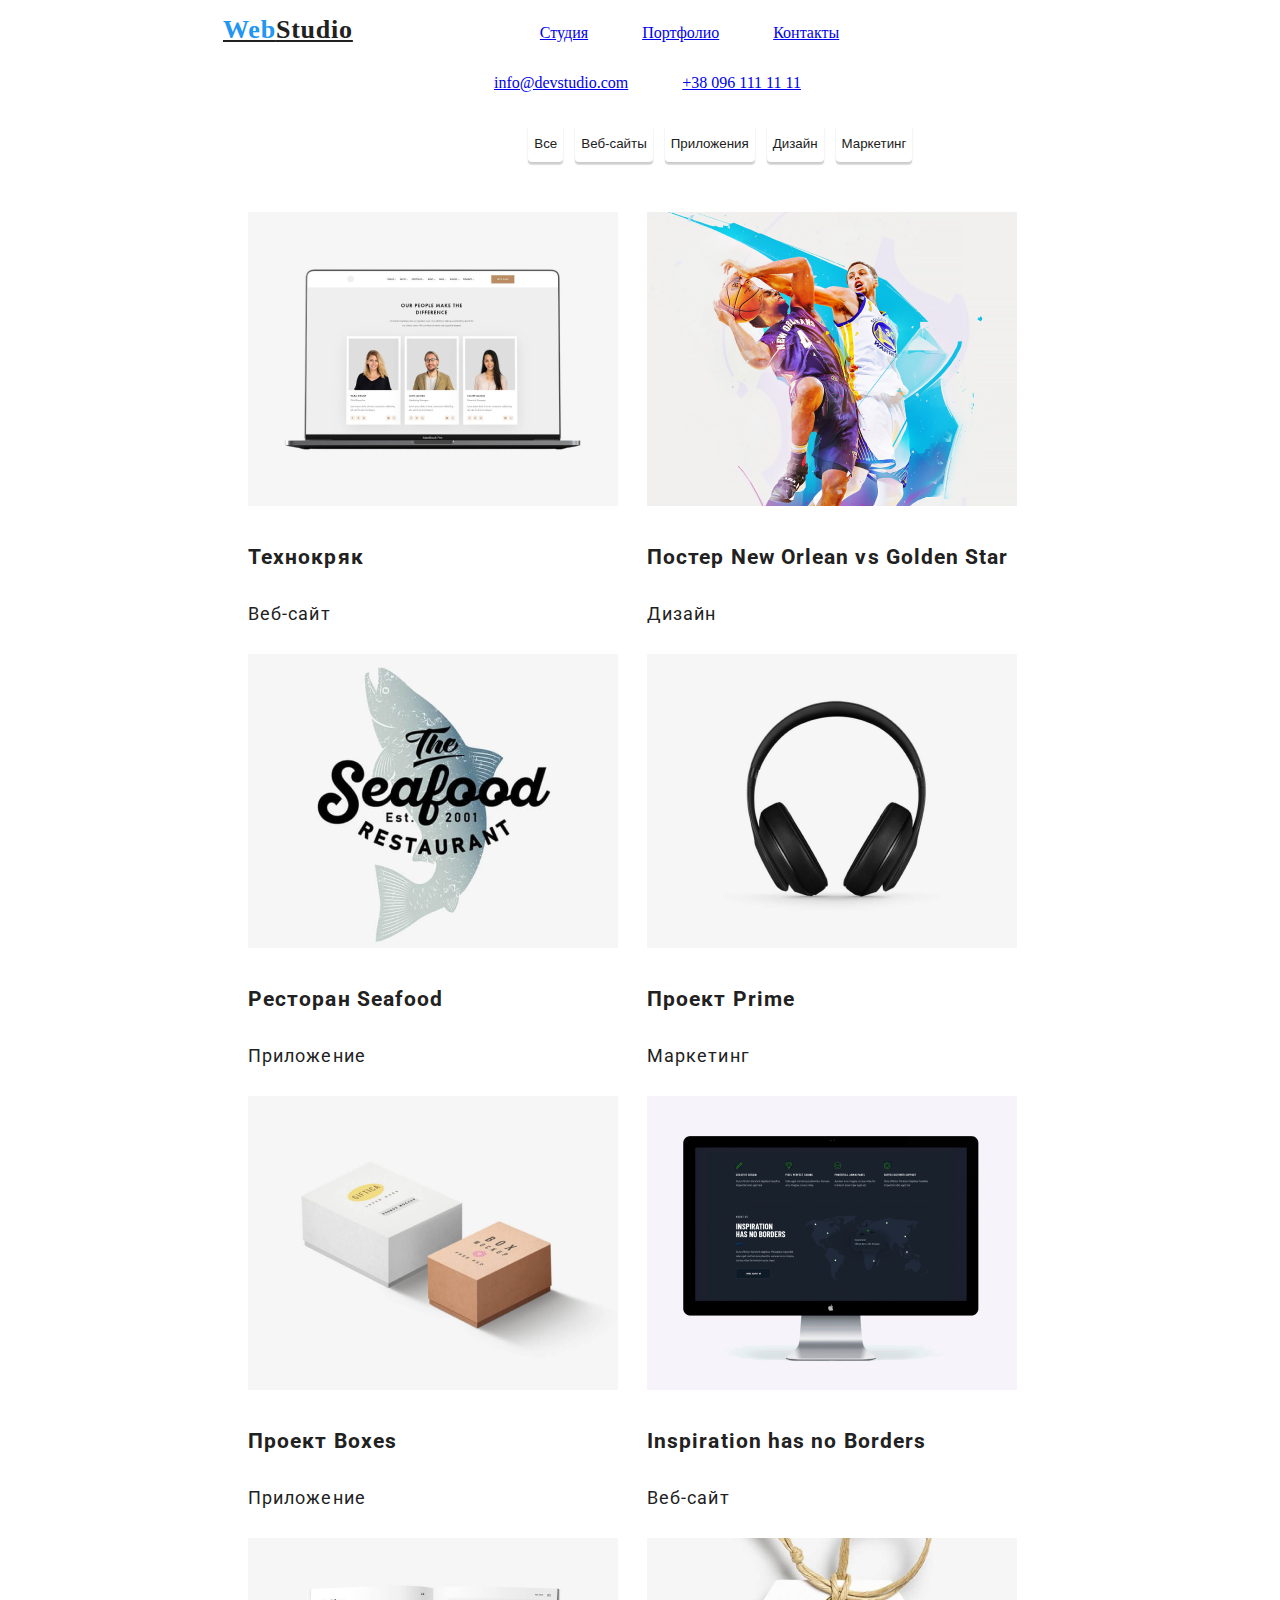
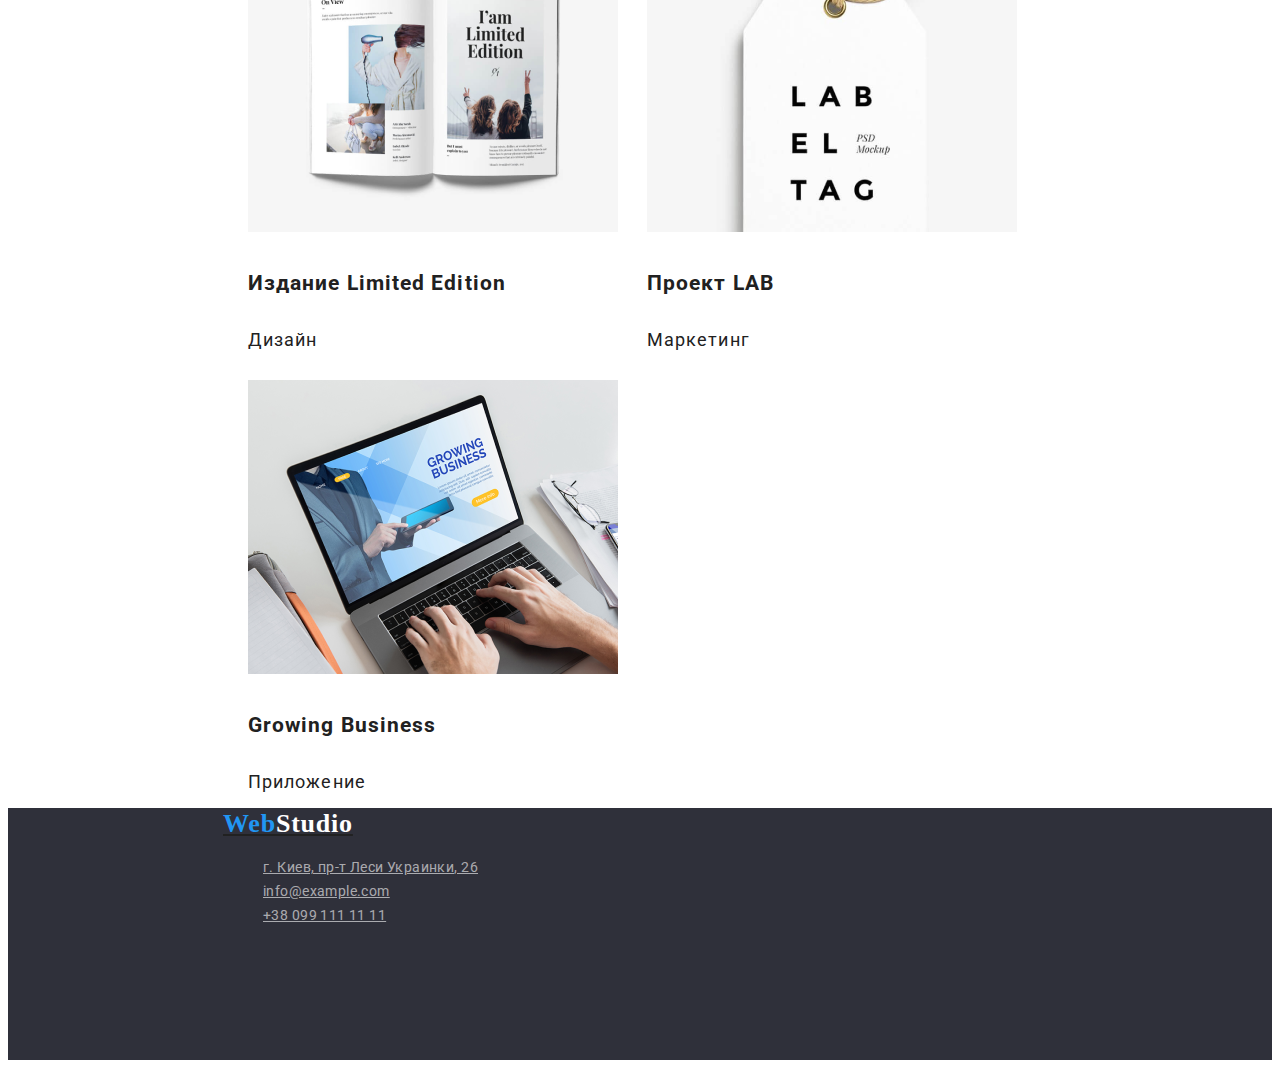
==== potrfolio.html @ b6ee4de7 "Edit 1" ====
<!DOCTYPE html>

<html lang="ru">

<head>
    <meta charset="UTF-8">
    <meta name="viewport" content="width-device-width, initial-scale-1.0">
    <link rel="preconnect" href="https://fonts.googleapis.com">
    <link rel="preconnect" href="https://fonts.gstatic.com" crossorigin>
    <link href="https://fonts.googleapis.com/css2?family=Montserrat:wght@400;700&display=swap" rel="stylesheet">
    <link rel="preconnect" href="https://fonts.googleapis.com">
    <link rel="preconnect" href="https://fonts.gstatic.com" crossorigin>
    <link href="https://fonts.googleapis.com/css2?family=Roboto:wght@400;700;900&display=swap" rel="stylesheet">
    <link rel="stylesheet" href="css/styles.css">
    <title>Homework 1</title>

</head>

<body>
    <header class="topline">

        <nav class="topline-nav">
            <a class="logo" href="web studio"><span class="bluewords">Web</span>Studio</a>
            <ul class="menu-nav">
            <li class="item-nav"> <a class="a" href="./index.html">Студия</a></li>
            <li class="item-nav"> <a class="a" href="./potrfolio.html">Портфолио</a></li>
                <li class="item-nav"> <a class="a" href="#">Контакты</a></li>
            </ul>
        </nav>


        <ul class="menu-nav-address">
            <li class="item-nav"><a class="a" href="mailto:info@devstudio.com">info@devstudio.com</a></li>
            <li class="item-nav"><a class="a" href="tel:+380961111111">+38 096 111 11 11</a></li>
        </ul>



    </header>
    <main class="filters-main">
        <section class="filters-main-nav">
           <ul class="filters-list">
                <li class="item">
                    <button type="button" class="button-portfolio">Все</button>
                </li>
                <li class="item">
                    <button type="button" class="button-portfolio">Веб-сайты</button>
                </li>
                <li class="item">
                    <button type="button" class="button-portfolio">Приложения</button>
                </li>
                <li class="item">
                    <button type="button" class="button-portfolio">Дизайн</button>
                </li>
                <li class="item">
                    <button type="button" class="button-portfolio">Маркетинг</button>
                </li>
           </ul>
            

        </section>
       
        <section class="main-our-projects">
            <h2></h2>
            <ul class="menu-nav-project">
                <li class="item-project">
                    <img src="images/technockrack.png"  alt="Product Designer">
                    <h3>Технокряк</h3>
                    <p class="pr-list">Веб-сайт</p>
                </li>
                <li class="item-project">
                    <img src="images/goldenstar.png"  alt="Frontend Develope">
                    <h3>Постер New Orlean vs Golden Star</h3>
                    <p class="pr-list">Дизайн</p>
                </li>
                <li class="item-project">
                    <img src="images/seafood.png"  alt="Marketing">
                    <h3>Ресторан Seafood</h3>
                    <p class="pr-list">Приложение</p>
                </li>
                <li class="item-project">
                    <img src="images/prime.png"  alt="UI Designer">
                    <h3>Проект Prime</h3>
                    <p class="pr-list">Маркетинг</p>
                </li>
                <li class="item-project">
                    <img src="images/boxes.png"  alt="UI Designer">
                    <h3>Проект Boxes</h3>
                    <p class="pr-list">Приложение</p>
                </li>
                <li class="item-project">
                    <img src="images/inspiratiion.png"  alt="UI Designer">
                    <h3>Inspiration has no Borders</h3>
                    <p class="pr-list">Веб-сайт</p>
                </li>
                <li class="item-project">
                    <img src="images/limitededition.png"  alt="UI Designer">
                    <h3>Издание Limited Edition</h3>
                    <p class="pr-list">Дизайн</p>
                </li>
                <li class="item-project">
                    <img src="images/lab.png"  alt="UI Designer">
                    <h3>Проект LAB</h3>
                    <p class="pr-list">Маркетинг</p>
                </li>
                <li class="item-project">
                    <img src="images/growingbussiness.png" alt="UI Designer">
                    <h3>Growing Business</h3>
                    <p class="pr-list">Приложение</p>
                </li>
            </ul>

        </section>

    </main>
    <footer class="footer">
        <a class="logo" href="web studio"><span class="bluewords">Web</span><span class="whitewords">Studio</a>
        <address>
            <ul class="menu-nav">
                <li class="item-footer">
                    <a class="st-footer" href="https://goo.gl/maps/EKqUcqqfUvBnX7aQ7">г. Киев, пр-т Леси Украинки, 26</a>
                </li>
                <li class="item-footer">
                    <a class="st-footer" href="mailto:info@example.com">info@example.com</a>
                </li>
                <li class="item-footer">
                    <a class="st-footer" href="tel:+380991111111">+38 099 111 11 11</a>
                </li>
            </ul>
        </address>
    </footer>

</body>

</html>
---- css/styles.css ----
.logo {
   
    font-family: 'Raleway';
    font-style: normal;
    font-weight: 700;
    font-size: 26px;
    line-height: 31px;
    /* identical to box height */

    letter-spacing: 0.03em;

    color: #212121;
   
}

.topline {
  padding-left: 215px;  
  margin-bottom: 0; 
  background: #FFFFFF;
}

.topline-nav {

    display: inline-block;
    list-style-type: none;
}

.bluewords {
    color: #2196F3;
}


.whitewords {
    color: #ffffff;
}


.menu-nav {
    
    display: inline-block;
    list-style-type: none;
    
}

.menu-main-nav {
    
    
    display: inline-block;
    list-style-type: none;
    display: flex;
}

.topline .menu-nav {

    margin-left: 93px;

}

.menu-nav-address {

    display: inline-block;
    list-style-type: none;
    padding-left: 221px;
}

.menu-nav-footer {

  padding-left: 0;
  list-style-type: none;
}

.menu-nav-project {

    padding-left: 0;
    list-style-type: none;
    margin-left: 215px;
    margin-right: 215px;
    display: inline-flexbox;
}
.menu-nav-last {

    margin-bottom: 202px;
    list-style-type: none;
}

.item-nav {
    display: inline;
    list-style-type: none;
    margin-left: 50px;
    color: #212121;
}

.item-nav a:hover {
    text-decoration: underline;
    color: #2196F3;
}

.menu-nav .menu-nav-address> .item-nav {

    margin-left: 50px;
}



.main {

    height: 1700px;
    left: 0px;
    top: 80px;
    
}

.tittle-big{
    padding-top: 200px;
    padding-left: 215px;
    padding-right: 215px;
    text-align: center;
    
}

.tittle-small {
    
    
    padding-left: 215px;
    padding-right: 215px;
    text-align: center;
}

.main-top {
    
    
    height: 600px;
    
    font-family: 'Roboto';
    font-style: normal;
    font-weight: 900;
    font-size: 44px;
    line-height: 60px;
        /* or 136% */
    
    text-align: center;
    letter-spacing: 0.06em;
    text-transform: uppercase;
    
    background-color: #212121;
    color: #FFFFFF
}

.button {
        
        width: 200px;
        height: 50px;
        left: 700px;
        top: 430px;
        
        background: #2196F3;
        box-shadow: 0px 4px 4px rgba(0, 0, 0, 0.15);
        border-radius: 4px;

        font-family: 'Roboto';
            font-style: normal;
            font-weight: 700;
            font-size: 16px;
            line-height: 30px;
            /* identical to box height, or 188% */
        
          
            align-items: center;
            text-align: center;
            letter-spacing: 0.06em;
        
            color: #FFFFFF;
}

.button-portfolio {

        
        height: 38px;
        left: 495px;
        top: 174px;
        border: none;
        color: #212121;
        /* shadow-middle */
    
        box-shadow: 0px 3px 1px rgba(0, 0, 0, 0.1), 0px 1px 2px rgba(0, 0, 0, 0), 0px 2px 2px rgba(0, 0, 0, 0.12);
        border-radius: 4px;

        margin-right: 8px;

        background: #FFFFFF;
}

.button-portfolio:hover {
    
    background: #2196F3;

}

.main-benefits {

    display: inline-block;
    list-style-type: none;
    margin-bottom: 94px;
    padding-left: 215px;
}


    /*margin: 774px 215px 215px 1170px;*/


.main-our-work {

    padding-left: 215px;
    padding-right: 215px;
    margin-bottom: 94px;
    top: 969px;
    background: #E5E5E5;
}

.main-our-team {
    padding-left: 215px;
    padding-right: 215px;
    margin-bottom: 214px;
    align-items: center;
}

.main-our-projects {
   
}

.footer {
    
   
    padding-left: 215px;
    height: 252px;
    left: 0px;
    top: 2097px;
    background: #2F303A;
    
}
.item-footer {

    
    font-family: 'Roboto';
    font-style: normal;
    font-weight: 400;
    font-size: 14px;
    line-height: 24px;
    /* or 171% */
    
    letter-spacing: 0.03em;
    text-decoration: none;
    
    
}

.item {

    display: inline;
    list-style-type: none;
   
}

.item-project {
    
    margin-left: 25px;
    margin-top: 30px;
    display: inline-block;
    list-style-type: none;
    width: 370px; 
    height: 294px;
    

    font-family: 'Roboto';
    font-style: normal;
    font-weight: 700;
    font-size: 18px;
    line-height: 36px;
    /* identical to box height, or 200% */
    
    letter-spacing: 0.06em;
    
    color: #212121;
}

.item-project {
    
  font-weight: 400;  
    
}
.item-benefits {

    width: 270px;
    height: 75px;
    left: 815px;
    top: 800px;
    display: inline-block;
    list-style-type: none;
    border: 30px;
    margin-left: 30px;
}

.item-work {

    width: 370px;
    height: 294px;
    left: 1015px;
    top: 1061px;
    display: inline-block;
    list-style-type: none;
    margin-left: 30px;

}

.filters-main {

    padding-top: 94px;
    
    display: inline;
    list-style-type: none;
}

.filters-main-nav {

    
    display: inline;
    margin-bottom: 56px;
    list-style-type: none;
}

.filters-list {

    
    margin-left: 38%;
    
}

.st-footer {

    color: rgba(255, 255, 255, 0.6);
}
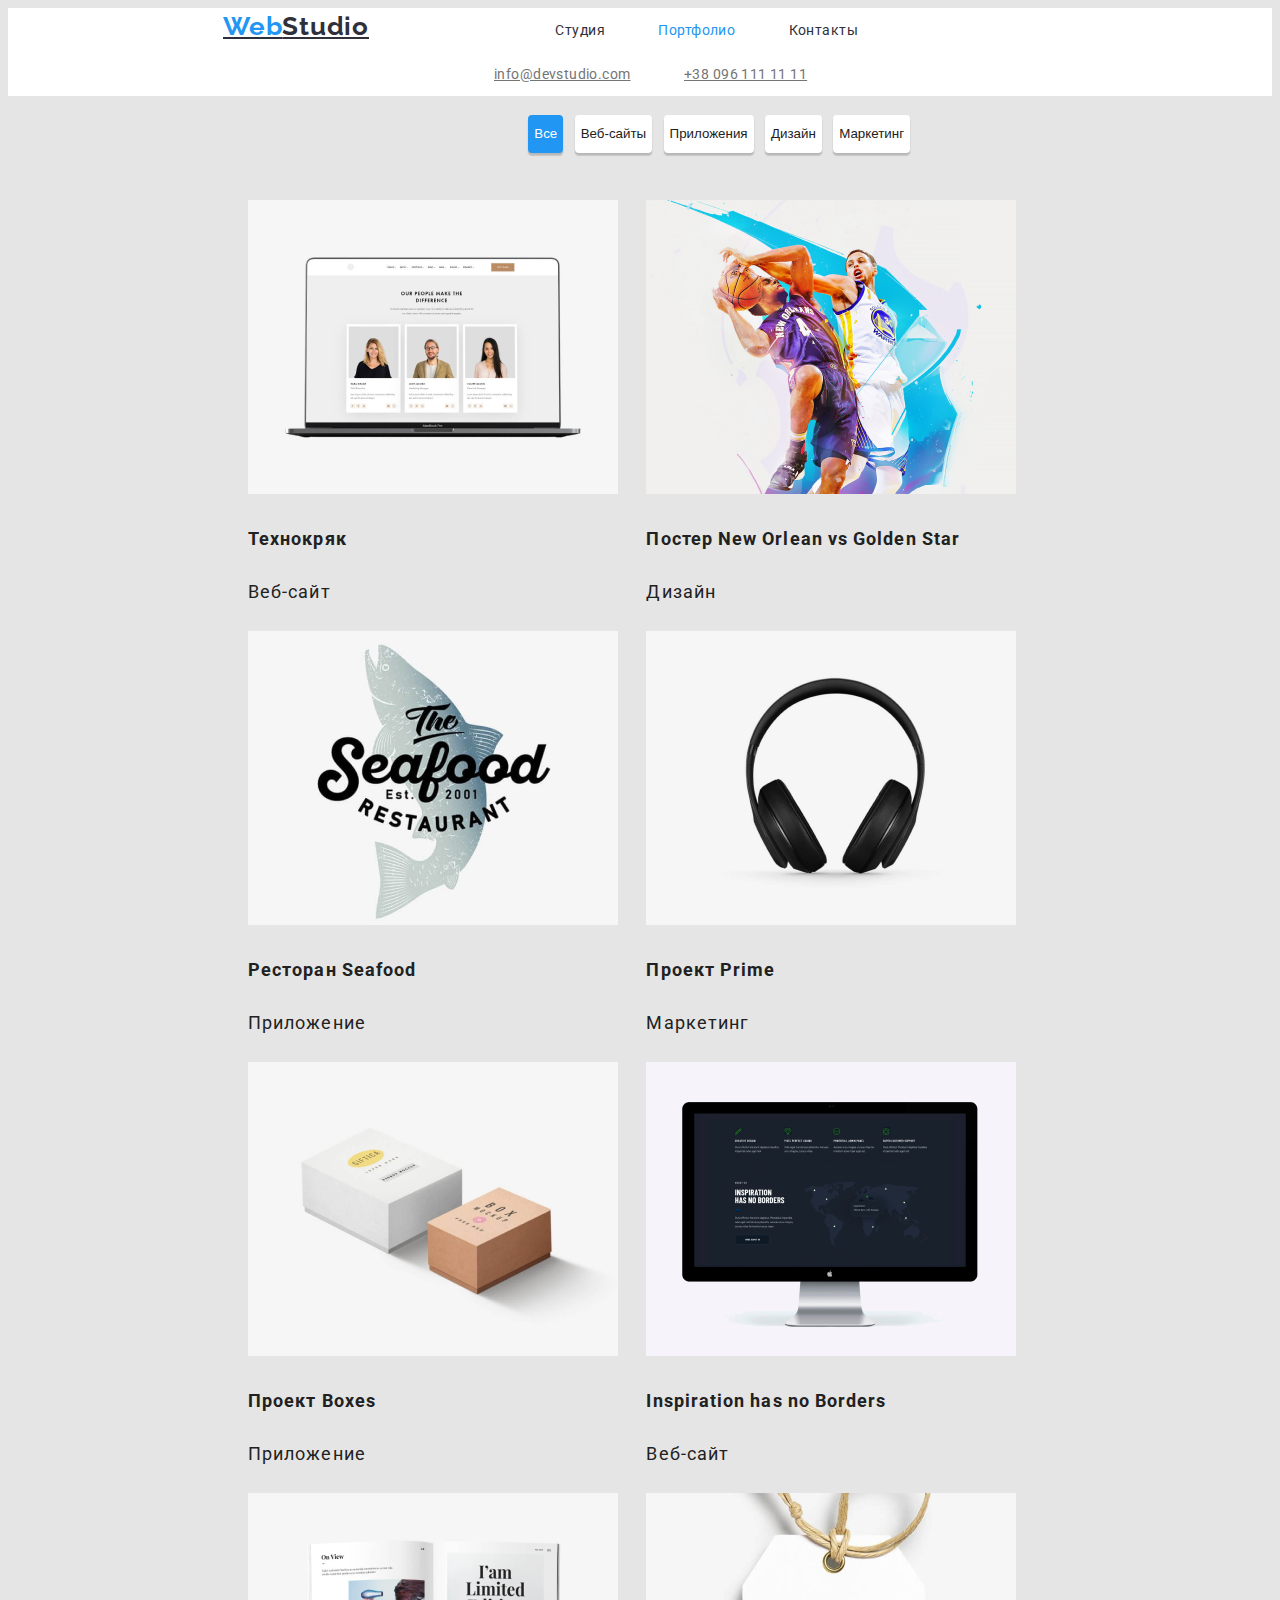
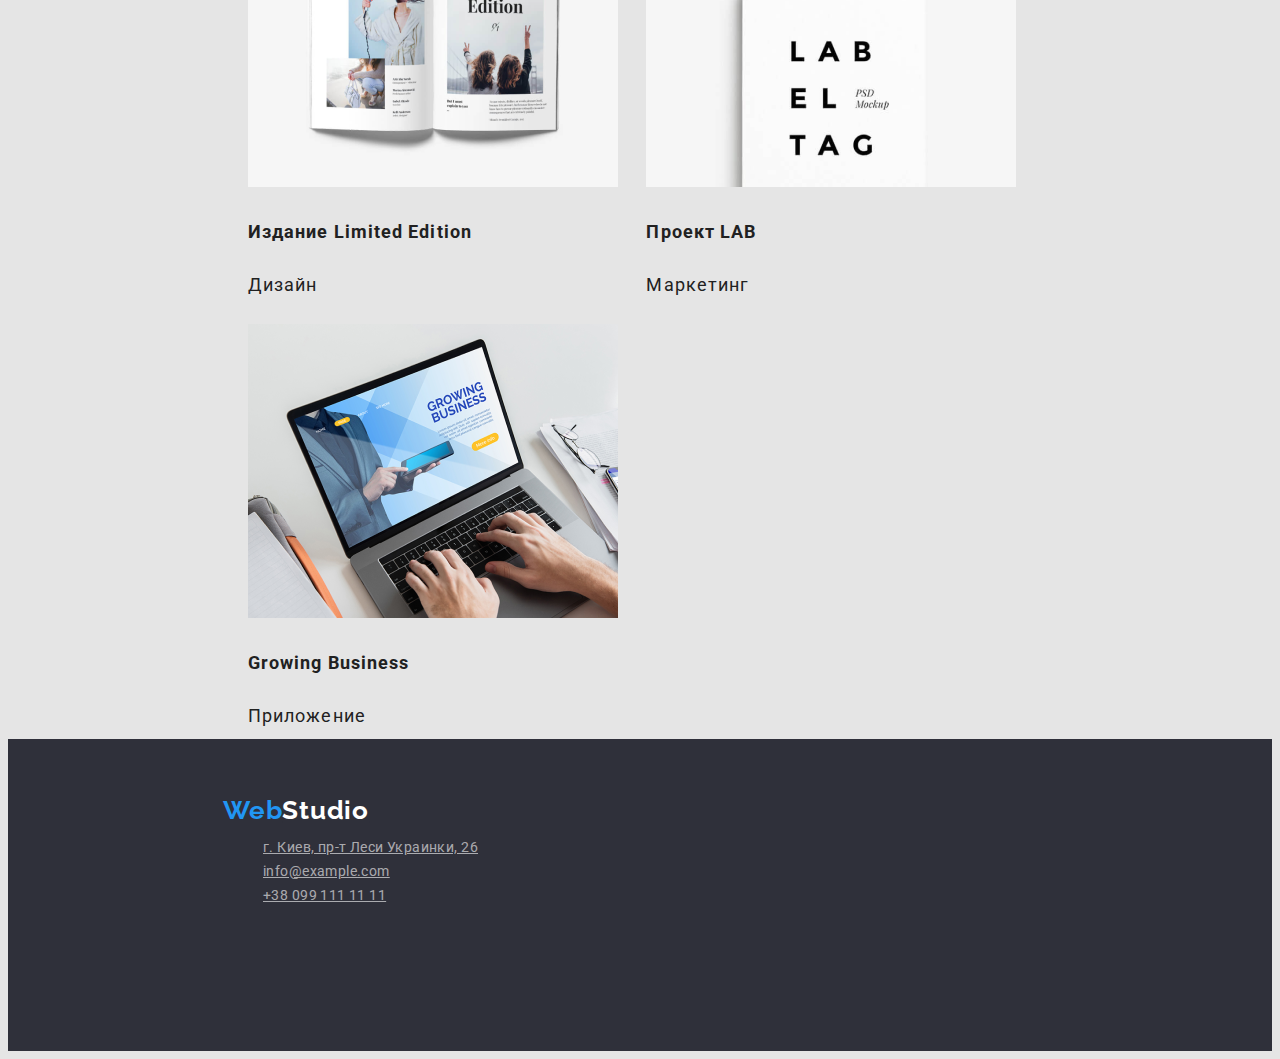
==== commit 4a63f27d: "Edit 2" ====
--- a/potrfolio.html
+++ b/potrfolio.html
@@ -7,10 +7,8 @@
     <meta name="viewport" content="width-device-width, initial-scale-1.0">
     <link rel="preconnect" href="https://fonts.googleapis.com">
     <link rel="preconnect" href="https://fonts.gstatic.com" crossorigin>
-    <link href="https://fonts.googleapis.com/css2?family=Montserrat:wght@400;700&display=swap" rel="stylesheet">
-    <link rel="preconnect" href="https://fonts.googleapis.com">
-    <link rel="preconnect" href="https://fonts.gstatic.com" crossorigin>
-    <link href="https://fonts.googleapis.com/css2?family=Roboto:wght@400;700;900&display=swap" rel="stylesheet">
+    <link href="https://fonts.googleapis.com/css2?family=Raleway&family=Roboto:wght@400;500;700;900&display=swap"
+        rel="stylesheet">
     <link rel="stylesheet" href="css/styles.css">
     <title>Homework 1</title>
 
@@ -22,24 +20,25 @@
         <nav class="topline-nav">
             <a class="logo" href="web studio"><span class="bluewords">Web</span>Studio</a>
             <ul class="menu-nav">
-            <li class="item-nav"> <a class="a" href="./index.html">Студия</a></li>
-            <li class="item-nav"> <a class="a" href="./potrfolio.html">Портфолио</a></li>
-                <li class="item-nav"> <a class="a" href="#">Контакты</a></li>
+            <li class="item-nav"> <a class="page" href="./index.html">Студия</a></li>
+            <li class="item-nav"> <a class ="current" href="./potrfolio.html">Портфолио</a></li>
+                <li class="item-nav"> <a class="page" href="#">Контакты</a></li>
             </ul>
         </nav>
 
 
         <ul class="menu-nav-address">
-            <li class="item-nav"><a class="a" href="mailto:info@devstudio.com">info@devstudio.com</a></li>
-            <li class="item-nav"><a class="a" href="tel:+380961111111">+38 096 111 11 11</a></li>
+            <li class="item-nav"><a class="contact" href="mailto:info@devstudio.com">info@devstudio.com</a></li>
+            <li class="item-nav"><a class="contact" href="tel:+380961111111">+38 096 111 11 11</a></li>
         </ul>
 
 
 
     </header>
     <main class="filters-main">
-        <section class="filters-main-nav">
-           <ul class="filters-list">
+        <section class="main-our-projects">
+           <h1></h1>
+            <ul class="filters-list">
                 <li class="item">
                     <button type="button" class="button-portfolio">Все</button>
                 </li>
@@ -58,55 +57,54 @@
            </ul>
             
 
-        </section>
+        
        
-        <section class="main-our-projects">
             <h2></h2>
             <ul class="menu-nav-project">
                 <li class="item-project">
                     <img src="images/technockrack.png"  alt="Product Designer">
-                    <h3>Технокряк</h3>
-                    <p class="pr-list">Веб-сайт</p>
+                    <h2 class = "tittle-item-project">Технокряк</h2>
+                    <p class="tittle-item-type">Веб-сайт</p>
                 </li>
                 <li class="item-project">
-                    <img src="images/goldenstar.png"  alt="Frontend Develope">
-                    <h3>Постер New Orlean vs Golden Star</h3>
-                    <p class="pr-list">Дизайн</p>
+                    <img src="images/goldenstar.png"  width="370px" alt="Frontend Develope">
+                    <h2 class = "tittle-item-project">Постер New Orlean vs Golden Star</h2>
+                    <p class="tittle-item-type">Дизайн</p>
                 </li>
                 <li class="item-project">
-                    <img src="images/seafood.png"  alt="Marketing">
-                    <h3>Ресторан Seafood</h3>
-                    <p class="pr-list">Приложение</p>
+                    <img src="images/seafood.png" width="370px" alt="Marketing">
+                    <h2 class = "tittle-item-project">Ресторан Seafood</h2>
+                    <p class="tittle-item-type">Приложение</p>
                 </li>
                 <li class="item-project">
-                    <img src="images/prime.png"  alt="UI Designer">
-                    <h3>Проект Prime</h3>
-                    <p class="pr-list">Маркетинг</p>
+                    <img src="images/prime.png" width="370px" alt="UI Designer">
+                    <h2 class = "tittle-item-project">Проект Prime</h2>
+                    <p class="tittle-item-type">Маркетинг</p>
                 </li>
                 <li class="item-project">
-                    <img src="images/boxes.png"  alt="UI Designer">
-                    <h3>Проект Boxes</h3>
-                    <p class="pr-list">Приложение</p>
+                    <img src="images/boxes.png" width="370px" alt="UI Designer">
+                    <h2 class = "tittle-item-project">Проект Boxes</h2>
+                    <p class="tittle-item-type">Приложение</p>
                 </li>
                 <li class="item-project">
-                    <img src="images/inspiratiion.png"  alt="UI Designer">
-                    <h3>Inspiration has no Borders</h3>
-                    <p class="pr-list">Веб-сайт</p>
+                    <img src="images/inspiratiion.png" width="370px" alt="UI Designer">
+                    <h2 class = "tittle-item-project">Inspiration has no Borders</h2>
+                    <p class="tittle-item-type">Веб-сайт</p>
                 </li>
                 <li class="item-project">
-                    <img src="images/limitededition.png"  alt="UI Designer">
-                    <h3>Издание Limited Edition</h3>
-                    <p class="pr-list">Дизайн</p>
+                    <img src="images/limitededition.png" width="370px" alt="UI Designer">
+                    <h2 class = "tittle-item-project">Издание Limited Edition</h2>
+                    <p class="tittle-item-type">Дизайн</p>
                 </li>
                 <li class="item-project">
-                    <img src="images/lab.png"  alt="UI Designer">
-                    <h3>Проект LAB</h3>
-                    <p class="pr-list">Маркетинг</p>
+                    <img src="images/lab.png" width="370px" alt="UI Designer">
+                    <h2 class = "tittle-item-project">Проект LAB</h2>
+                    <p class="tittle-item-type">Маркетинг</p>
                 </li>
                 <li class="item-project">
-                    <img src="images/growingbussiness.png" alt="UI Designer">
-                    <h3>Growing Business</h3>
-                    <p class="pr-list">Приложение</p>
+                    <img src="images/growingbussiness.png" width="370px" alt="UI Designer">
+                    <h2 class = "tittle-item-project">Growing Business</h2>
+                    <p class="tittle-item-type">Приложение</p>
                 </li>
             </ul>
 
--- a/css/styles.css
+++ b/css/styles.css
@@ -1,3 +1,54 @@
+:root {
+    --color-dark: #2F303A;
+    --color-white: #FFF;
+    --color-work: #E5E5E5;
+    --color-grey: #F5F4FA;
+    --color-text: #212121;
+    --color-blue: #2196F3;
+    --color-brown: #757575;
+}
+
+body {
+   
+    
+    font-family: 'Roboto', sans-serif;
+    font-size: 14px;
+    letter-spacing: 0.03em;
+    color: var(--color-text);
+    background: var(--color-work);
+}
+
+.current {
+    text-decoration: none;
+    color: var(--color-blue);
+}
+
+.page {
+    text-decoration: none;
+    color: var(--color-dark);
+}
+
+.contact {
+    color: var(--color-brown);
+}
+
+
+.tittle-item-project:hover, 
+.tittle-item-type:hover, 
+.button-portfolio:hover,
+.filters-list .item:first-child .button-portfolio:hover,
+.button:hover {
+
+    text-decoration: underline;
+    text-decoration-color: var(--color-blue);
+    
+} 
+
+.filters-list .item:first-child .button-portfolio {
+
+    background: var(--color-blue);
+    color: var(--color-white);
+}
 
 .logo {
    
@@ -5,34 +56,37 @@
     font-style: normal;
     font-weight: 700;
     font-size: 26px;
-    line-height: 31px;
+    line-height: 0.86;/*31px*/;
     /* identical to box height */
 
     letter-spacing: 0.03em;
 
-    color: #212121;
+    color: var(--color-dark);
    
 }
 
 .topline {
   padding-left: 215px;  
   margin-bottom: 0; 
-  background: #FFFFFF;
+  background: var(--color-white);
+ 
 }
 
 .topline-nav {
 
     display: inline-block;
     list-style-type: none;
-}
+    
+}
+
 
 .bluewords {
-    color: #2196F3;
+    color: var(--color-blue);
 }
 
 
 .whitewords {
-    color: #ffffff;
+    color: var(--color-white);
 }
 
 
@@ -88,13 +142,11 @@
     display: inline;
     list-style-type: none;
     margin-left: 50px;
-    color: #212121;
-}
-
-.item-nav a:hover {
-    text-decoration: underline;
-    color: #2196F3;
-}
+    color: var(--color-dark);
+    
+}
+
+
 
 .menu-nav .menu-nav-address> .item-nav {
 
@@ -112,6 +164,8 @@
 }
 
 .tittle-big{
+    
+    margin-top: 0px;
     padding-top: 200px;
     padding-left: 215px;
     padding-right: 215px;
@@ -136,15 +190,15 @@
     font-style: normal;
     font-weight: 900;
     font-size: 44px;
-    line-height: 60px;
+    line-height: 1.36;/*60px;
         /* or 136% */
     
     text-align: center;
     letter-spacing: 0.06em;
     text-transform: uppercase;
     
-    background-color: #212121;
-    color: #FFFFFF
+    background-color: var(--color-dark);
+    color: var(--color-white);
 }
 
 .button {
@@ -154,23 +208,22 @@
         left: 700px;
         top: 430px;
         
-        background: #2196F3;
+        background: var(--color-blue);
         box-shadow: 0px 4px 4px rgba(0, 0, 0, 0.15);
         border-radius: 4px;
 
-        font-family: 'Roboto';
-            font-style: normal;
-            font-weight: 700;
-            font-size: 16px;
-            line-height: 30px;
-            /* identical to box height, or 188% */
+        font-style: normal;
+        font-weight: 700;
+        font-size: 16px;
+        line-height: 1.88;/*30px;
+        /* identical to box height, or 188% */
         
           
-            align-items: center;
-            text-align: center;
-            letter-spacing: 0.06em;
+        align-items: center;
+        text-align: center;
+        letter-spacing: 0.06em;
         
-            color: #FFFFFF;
+        color: var(--color-white);
 }
 
 .button-portfolio {
@@ -188,14 +241,10 @@
 
         margin-right: 8px;
 
-        background: #FFFFFF;
-}
-
-.button-portfolio:hover {
-    
-    background: #2196F3;
-
-}
+        background: var(--color-white);
+}
+
+
 
 .main-benefits {
 
@@ -215,7 +264,7 @@
     padding-right: 215px;
     margin-bottom: 94px;
     top: 969px;
-    background: #E5E5E5;
+    background: var(--color-work);
 }
 
 .main-our-team {
@@ -231,28 +280,24 @@
 
 .footer {
     
-   
+    padding-top: 60px;
     padding-left: 215px;
     height: 252px;
     left: 0px;
     top: 2097px;
-    background: #2F303A;
+    background: var(--color-dark);
     
 }
 .item-footer {
 
     
-    font-family: 'Roboto';
+   
     font-style: normal;
     font-weight: 400;
-    font-size: 14px;
-    line-height: 24px;
+    line-height: 1.71;/*24px;
     /* or 171% */
-    
-    letter-spacing: 0.03em;
     text-decoration: none;
-    
-    
+    color: rgba(255, 255, 255, 0.6);
 }
 
 .item {
@@ -271,23 +316,35 @@
     width: 370px; 
     height: 294px;
     
-
+    font-style: normal;
+    font-weight: 700;
+    font-size: 18px;
+    line-height: 2;/*36px;
+    /* identical to box height, or 200% */
+    
+    letter-spacing: 0.06em;
+    
+    color: #212121;
+}
+
+.tittle-item-project {
     font-family: 'Roboto';
     font-style: normal;
     font-weight: 700;
     font-size: 18px;
-    line-height: 36px;
+    line-height: 2;
     /* identical to box height, or 200% */
-    
+
     letter-spacing: 0.06em;
-    
+
     color: #212121;
-}
-
-.item-project {
+
+}
+
+.tittle-item-type{
     
   font-weight: 400;  
-    
+  line-height: 1.88;
 }
 .item-benefits {
 
@@ -341,3 +398,9 @@
     color: rgba(255, 255, 255, 0.6);
 }
 
+.st-footer-address {
+
+    color: var(--color-white);
+    
+}
+
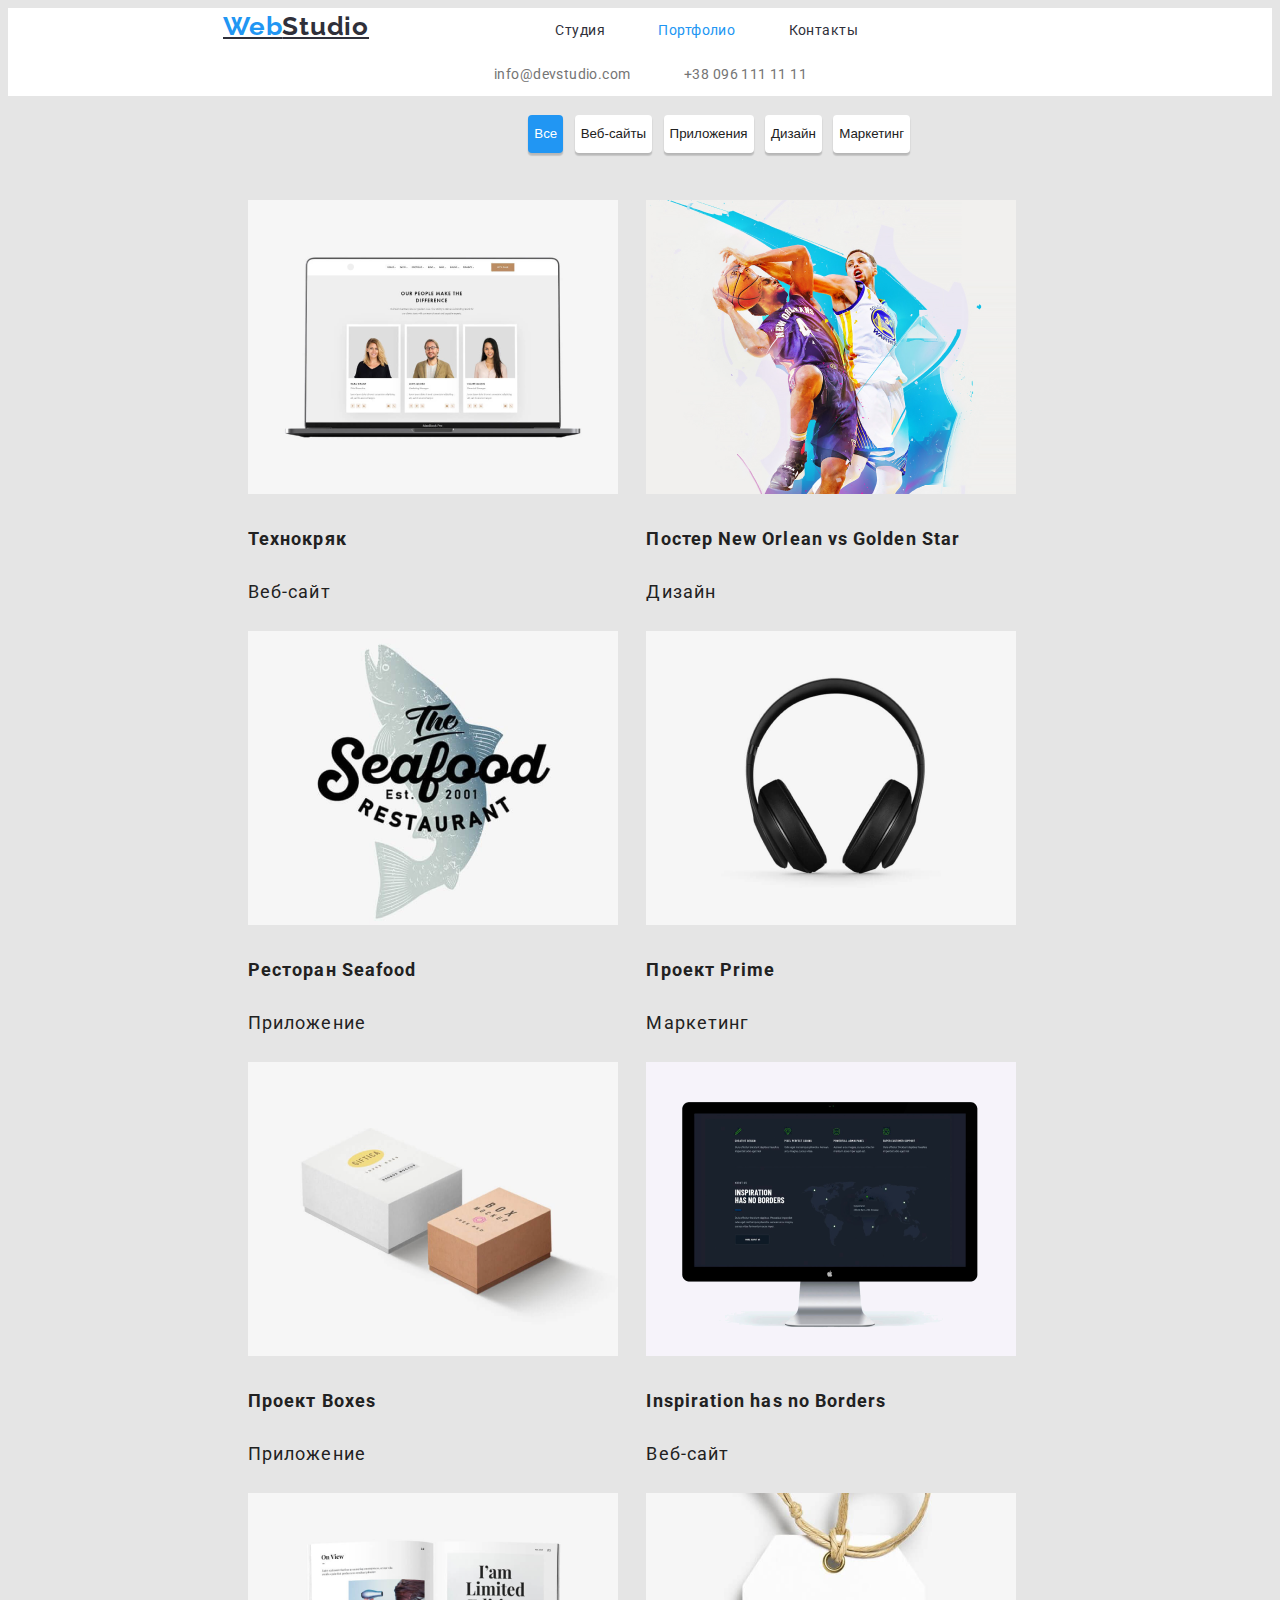
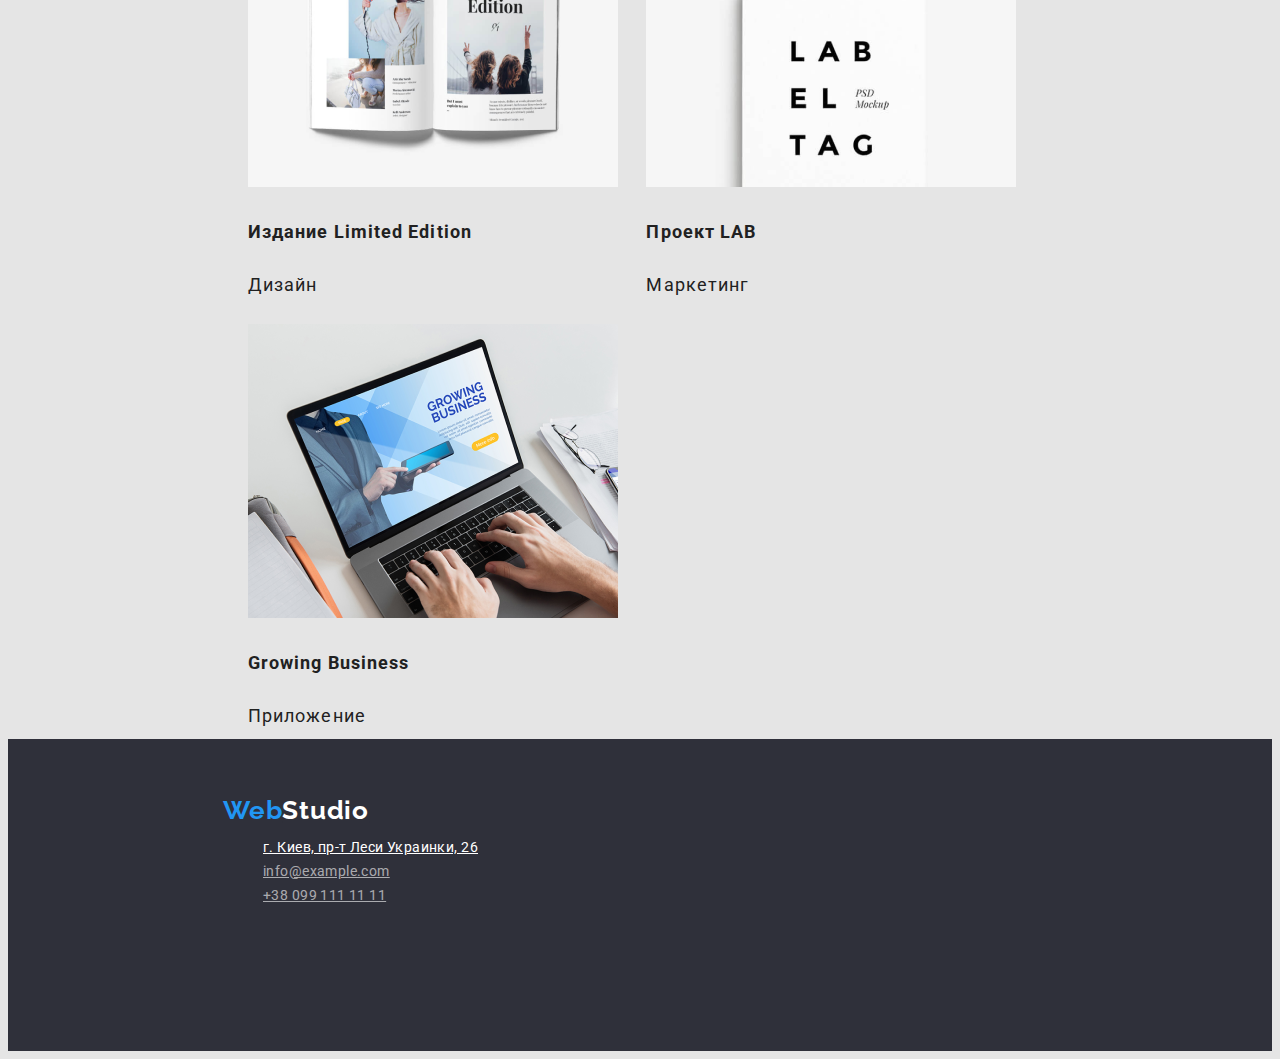
==== commit a9b365a0: "Edit 2" ====
--- a/potrfolio.html
+++ b/potrfolio.html
@@ -116,7 +116,7 @@
         <address>
             <ul class="menu-nav">
                 <li class="item-footer">
-                    <a class="st-footer" href="https://goo.gl/maps/EKqUcqqfUvBnX7aQ7">г. Киев, пр-т Леси Украинки, 26</a>
+                    <a class="st-footer-address" href="https://goo.gl/maps/EKqUcqqfUvBnX7aQ7">г. Киев, пр-т Леси Украинки, 26</a>
                 </li>
                 <li class="item-footer">
                     <a class="st-footer" href="mailto:info@example.com">info@example.com</a>
--- a/css/styles.css
+++ b/css/styles.css
@@ -23,12 +23,13 @@
     color: var(--color-blue);
 }
 
-.page {
+.page  {
     text-decoration: none;
     color: var(--color-dark);
 }
 
 .contact {
+    text-decoration: none;
     color: var(--color-brown);
 }
 
@@ -37,7 +38,9 @@
 .tittle-item-type:hover, 
 .button-portfolio:hover,
 .filters-list .item:first-child .button-portfolio:hover,
-.button:hover {
+.item-nav:hover,
+.button:hover,
+.contact:hover {
 
     text-decoration: underline;
     text-decoration-color: var(--color-blue);
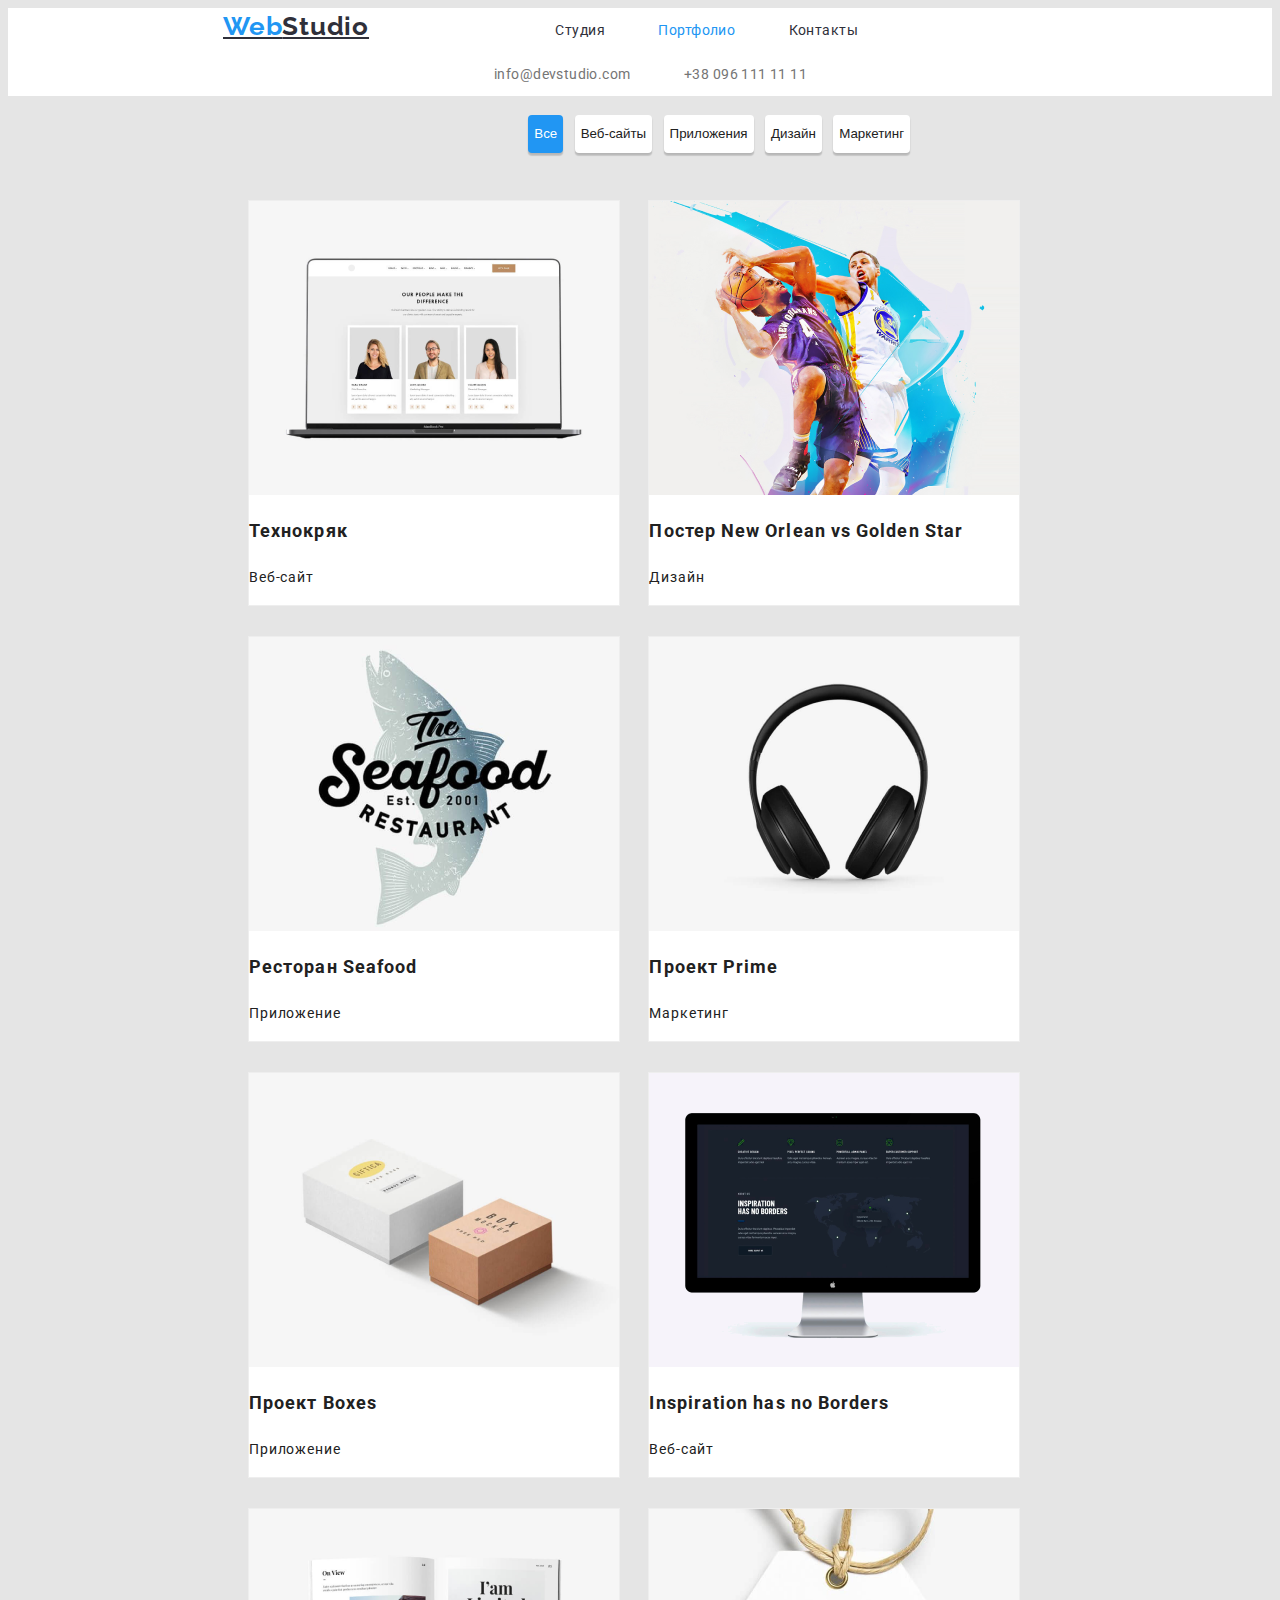
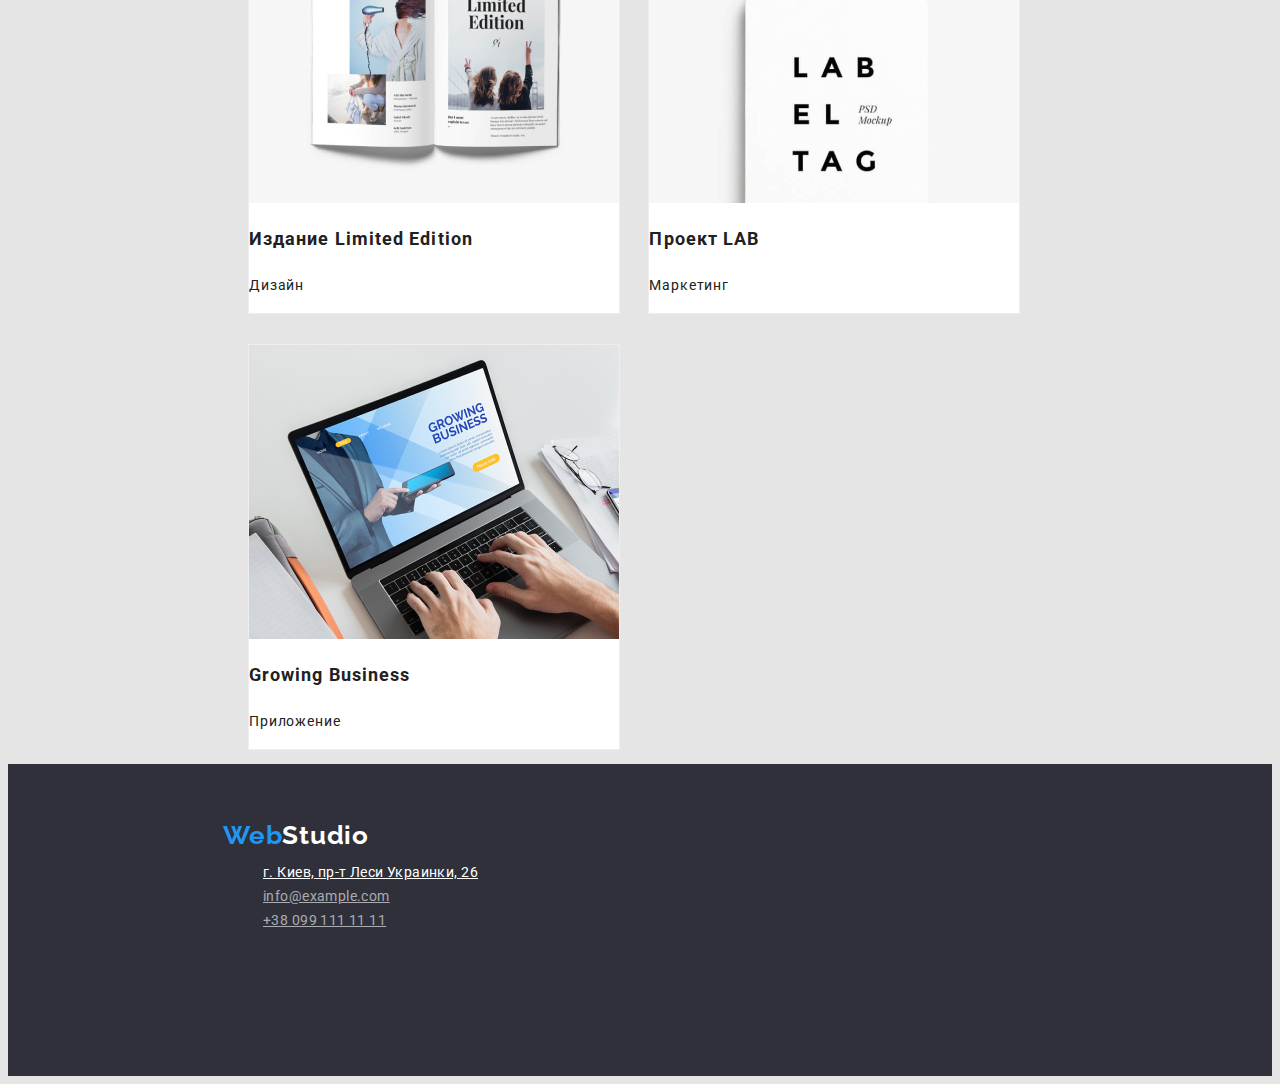
==== commit d341aaca: "Edit 2" ====
--- a/potrfolio.html
+++ b/potrfolio.html
@@ -9,8 +9,9 @@
     <link rel="preconnect" href="https://fonts.gstatic.com" crossorigin>
     <link href="https://fonts.googleapis.com/css2?family=Raleway&family=Roboto:wght@400;500;700;900&display=swap"
         rel="stylesheet">
+    <link rel="stylesheet" href="node_modules/modern-normalize/modern-normalize.css">
     <link rel="stylesheet" href="css/styles.css">
-    <title>Homework 1</title>
+    <title>Homework 3</title>
 
 </head>
 
@@ -39,19 +40,19 @@
         <section class="main-our-projects">
            <h1></h1>
             <ul class="filters-list">
-                <li class="item">
+                <li class="item-filter">
                     <button type="button" class="button-portfolio">Все</button>
                 </li>
-                <li class="item">
+                <li class="item-filter">
                     <button type="button" class="button-portfolio">Веб-сайты</button>
                 </li>
-                <li class="item">
+                <li class="item-filter">
                     <button type="button" class="button-portfolio">Приложения</button>
                 </li>
-                <li class="item">
+                <li class="item-filter">
                     <button type="button" class="button-portfolio">Дизайн</button>
                 </li>
-                <li class="item">
+                <li class="item-filter">
                     <button type="button" class="button-portfolio">Маркетинг</button>
                 </li>
            </ul>
--- a/css/styles.css
+++ b/css/styles.css
@@ -34,20 +34,24 @@
 }
 
 
-.tittle-item-project:hover, 
-.tittle-item-type:hover, 
-.button-portfolio:hover,
-.filters-list .item:first-child .button-portfolio:hover,
-.item-nav:hover,
-.button:hover,
-.contact:hover {
+
+p:hover, a:hover, h1:hover, h2:hover, h3:hover, 
+button:hover, img:hover {
 
     text-decoration: underline;
     text-decoration-color: var(--color-blue);
-    
+    border-bottom: 12px currentColor;
+ 
 } 
 
-.filters-list .item:first-child .button-portfolio {
+ .item-work:hover, .item-project:hover, .item-worker:hover { 
+
+    border: 5px solid var(--color-blue);
+   
+
+}
+
+.filters-list .item-filter:first-child .button-portfolio {
 
     background: var(--color-blue);
     color: var(--color-white);
@@ -150,17 +154,14 @@
 }
 
 
-
 .menu-nav .menu-nav-address> .item-nav {
 
     margin-left: 50px;
 }
 
-
-
 .main {
 
-    height: 1700px;
+    /*height: 1700px*/;
     left: 0px;
     top: 80px;
     
@@ -182,6 +183,16 @@
     padding-left: 215px;
     padding-right: 215px;
     text-align: center;
+    text-align: center;
+    padding-bottom: 50px;
+    
+    font-family: 'Roboto';
+    font-style: normal;
+    font-weight: 700;
+    font-size: 36px;
+    line-height: 42px;
+    text-align: center;
+    letter-spacing: 0.03em;
 }
 
 .main-top {
@@ -273,12 +284,18 @@
 .main-our-team {
     padding-left: 215px;
     padding-right: 215px;
-    margin-bottom: 214px;
+    padding-top: 94px;
+    padding-bottom: 94px;
+    
     align-items: center;
-}
-
-.main-our-projects {
-   
+    background: var(--color-grey);
+
+}
+
+.main-our-team li {
+    
+    background: var(--color-grey);
+
 }
 
 .footer {
@@ -293,8 +310,6 @@
 }
 .item-footer {
 
-    
-   
     font-style: normal;
     font-weight: 400;
     line-height: 1.71;/*24px;
@@ -303,7 +318,7 @@
     color: rgba(255, 255, 255, 0.6);
 }
 
-.item {
+.item-filter {
 
     display: inline;
     list-style-type: none;
@@ -316,18 +331,18 @@
     margin-top: 30px;
     display: inline-block;
     list-style-type: none;
-    width: 370px; 
-    height: 294px;
-    
-    font-style: normal;
-    font-weight: 700;
-    font-size: 18px;
-    line-height: 2;/*36px;
-    /* identical to box height, or 200% */
+  
     
     letter-spacing: 0.06em;
     
     color: #212121;
+    width: 370px;
+    height: 404px;
+    left: 215px;
+    top: 1130px;
+    
+    background: #FFFFFF;
+    border: 1px solid #EEEEEE;
 }
 
 .tittle-item-project {
@@ -349,6 +364,7 @@
   font-weight: 400;  
   line-height: 1.88;
 }
+
 .item-benefits {
 
     width: 270px;
@@ -361,6 +377,17 @@
     margin-left: 30px;
 }
 
+.item-worker {
+
+   
+    display: inline-block;
+    list-style-type: none;
+    border: 30px;
+    margin-left: 30px;
+
+    box-shadow: 0px 1px 3px rgba(0, 0, 0, 0.12), 0px 1px 1px rgba(0, 0, 0, 0.14), 0px 2px 1px rgba(0, 0, 0, 0.2);
+}
+
 .item-work {
 
     width: 370px;
@@ -407,3 +434,27 @@
     
 }
 
+.item-worker-name {
+
+    font-family: 'Roboto';
+    font-style: normal;
+    font-weight: 500;
+    font-size: 16px;
+    line-height: 1.19;
+    /* identical to box height */
+
+    text-align: center;
+    letter-spacing: 0.03em;
+}
+
+.item-worker-type {
+    font-family: 'Roboto';
+    font-style: normal;
+    font-weight: 400;
+    font-size: 16px;
+    line-height: 1.19;
+    /* identical to box height */
+
+    text-align: center;
+    letter-spacing: 0.03em;
+}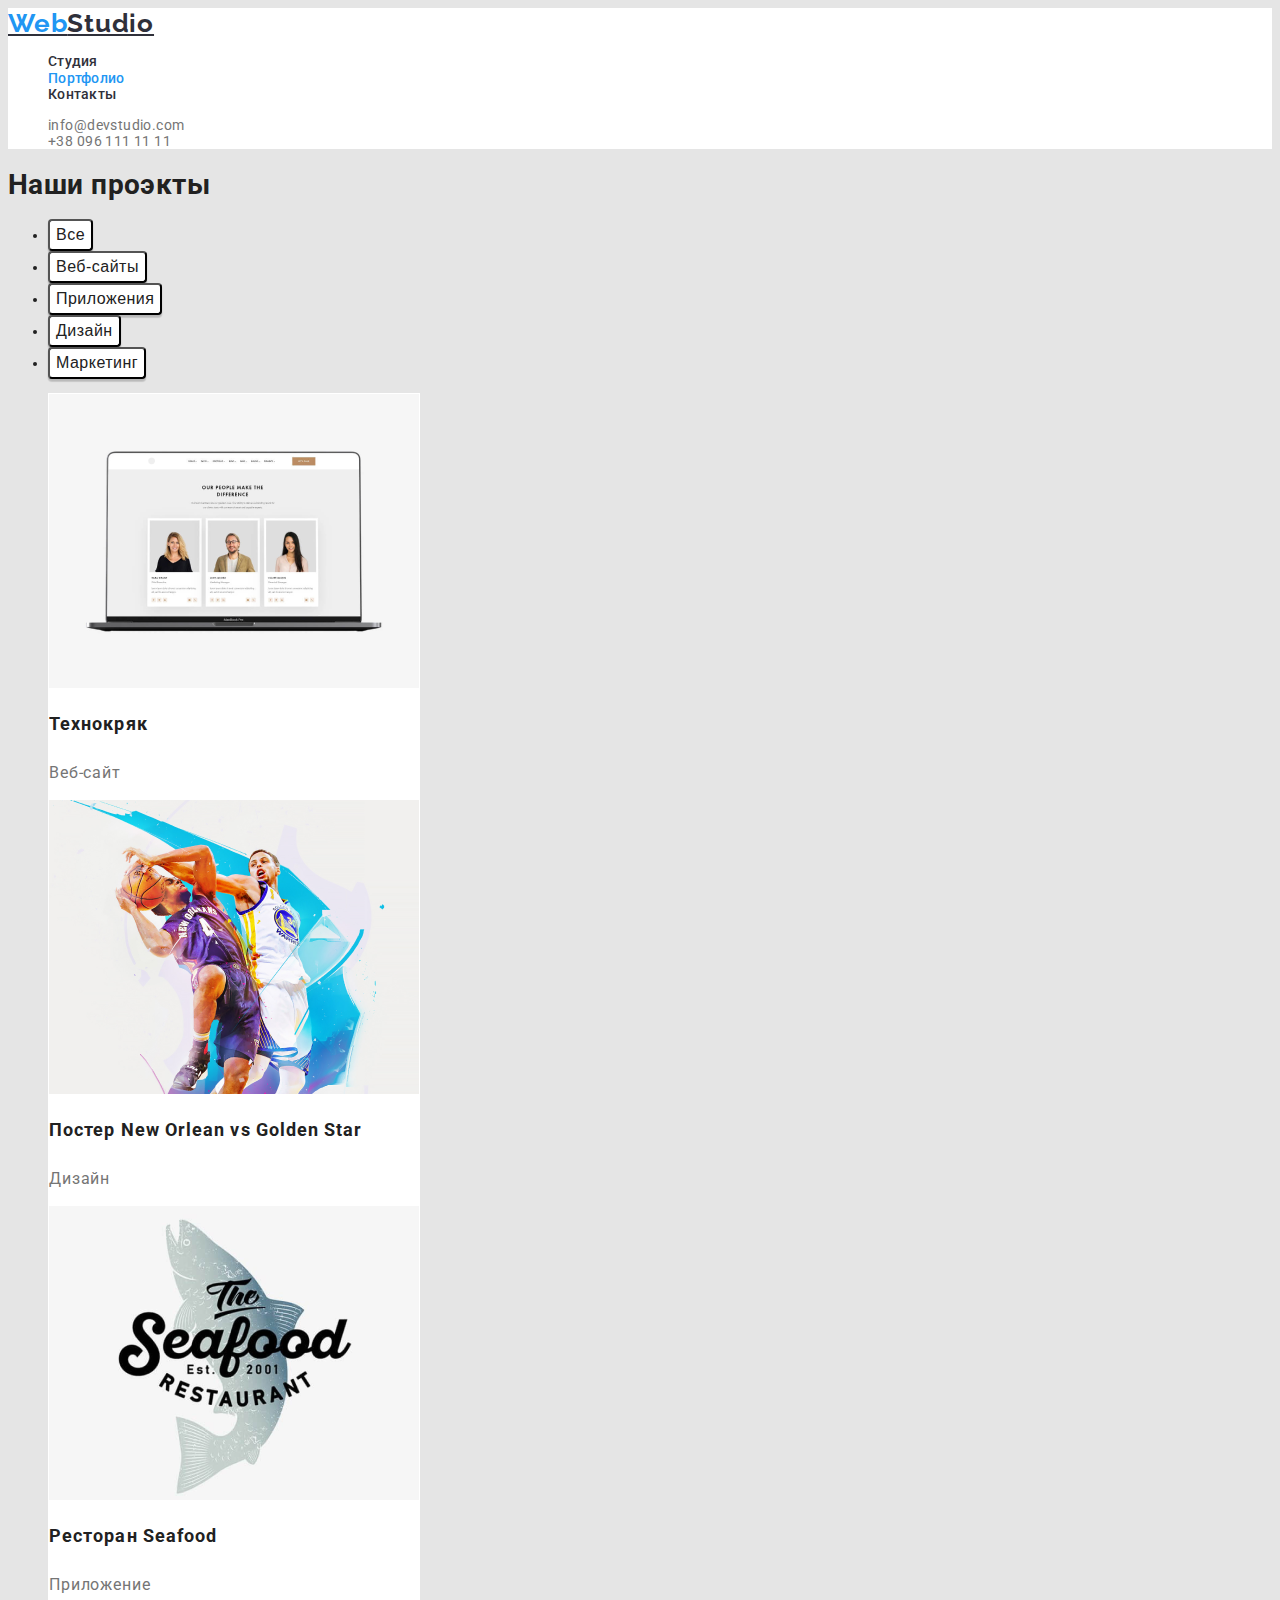
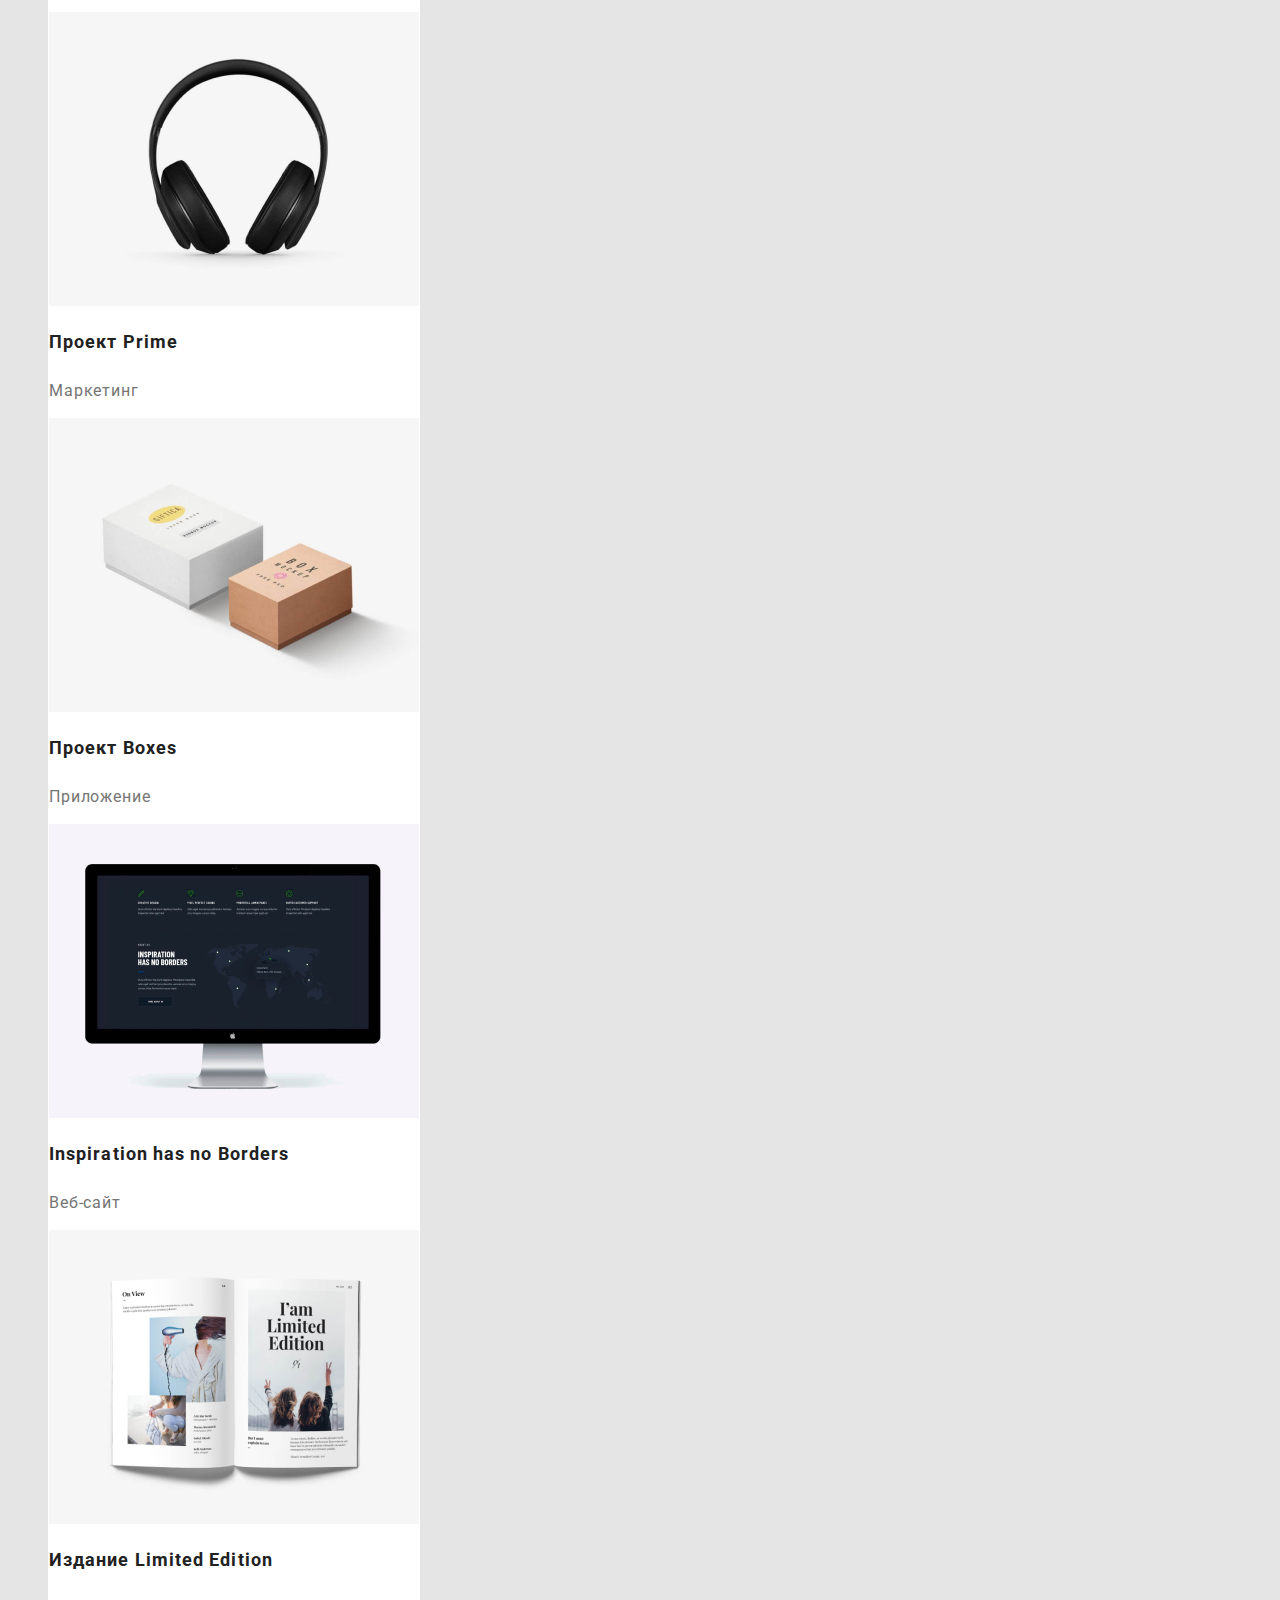
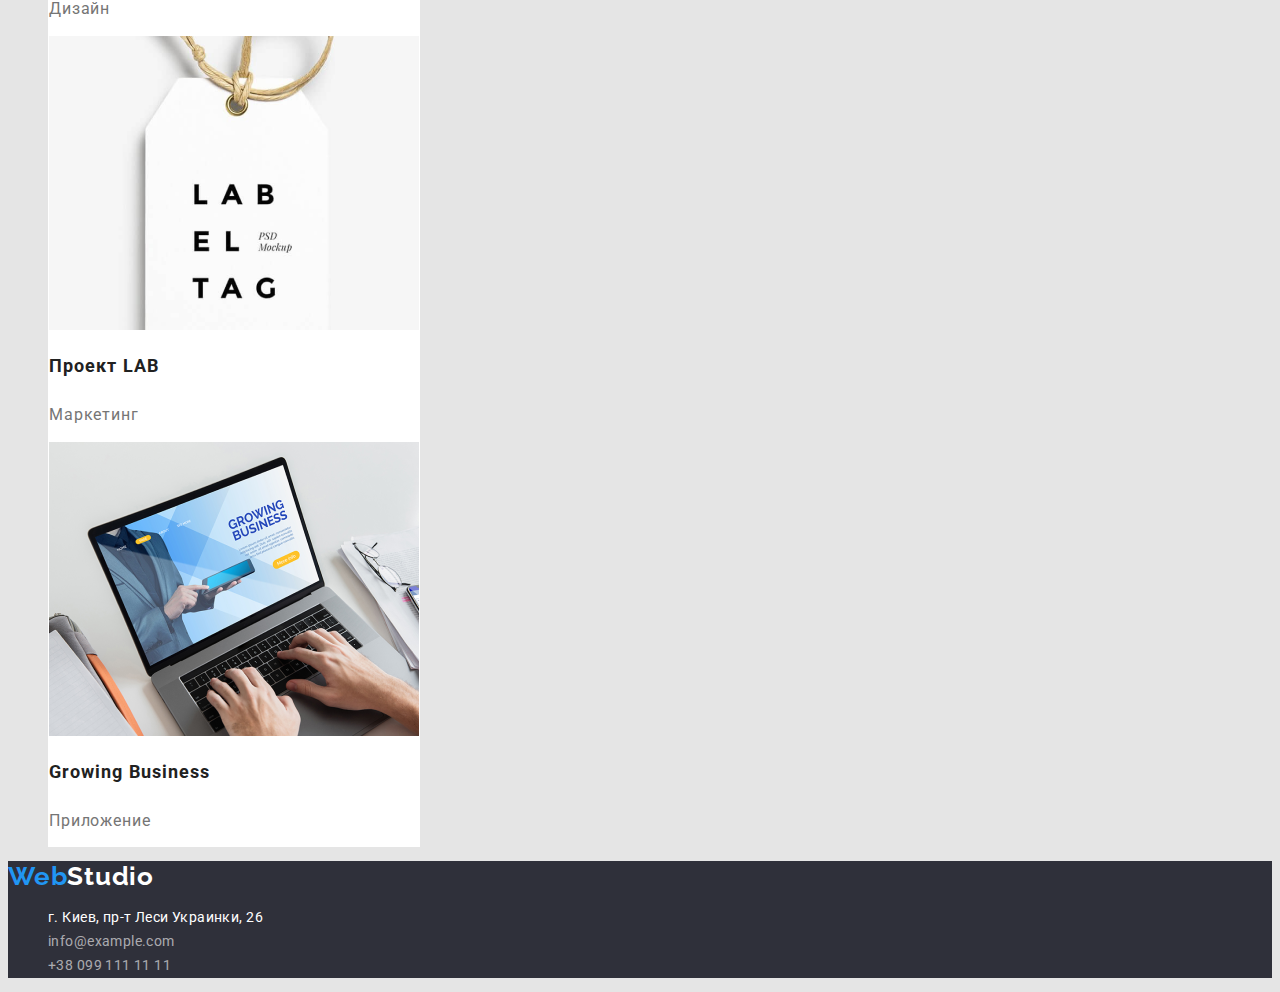
==== commit 61614701: "Edit 3" ====
--- a/potrfolio.html
+++ b/potrfolio.html
@@ -7,7 +7,7 @@
     <meta name="viewport" content="width-device-width, initial-scale-1.0">
     <link rel="preconnect" href="https://fonts.googleapis.com">
     <link rel="preconnect" href="https://fonts.gstatic.com" crossorigin>
-    <link href="https://fonts.googleapis.com/css2?family=Raleway&family=Roboto:wght@400;500;700;900&display=swap"
+    <link href="https://fonts.googleapis.com/css2?family=Raleway:wght@400;500;700;900&family=Roboto:wght@400;500;700;900&display=swap"
         rel="stylesheet">
     <link rel="stylesheet" href="node_modules/modern-normalize/modern-normalize.css">
     <link rel="stylesheet" href="css/styles.css">
@@ -38,7 +38,7 @@
     </header>
     <main class="filters-main">
         <section class="main-our-projects">
-           <h1></h1>
+           <h1>Наши проэкты</h1>
             <ul class="filters-list">
                 <li class="item-filter">
                     <button type="button" class="button-portfolio">Все</button>
@@ -56,11 +56,7 @@
                     <button type="button" class="button-portfolio">Маркетинг</button>
                 </li>
            </ul>
-            
-
         
-       
-            <h2></h2>
             <ul class="menu-nav-project">
                 <li class="item-project">
                     <img src="images/technockrack.png"  alt="Product Designer">
--- a/css/styles.css
+++ b/css/styles.css
@@ -12,11 +12,14 @@
    
     
     font-family: 'Roboto', sans-serif;
+    font-weight: 400;
     font-size: 14px;
     letter-spacing: 0.03em;
     color: var(--color-text);
     background: var(--color-work);
-}
+    text-decoration: none;
+}
+
 
 .current {
     text-decoration: none;
@@ -34,38 +37,23 @@
 }
 
 
-
-p:hover, a:hover, h1:hover, h2:hover, h3:hover, 
-button:hover, img:hover {
-
-    text-decoration: underline;
-    text-decoration-color: var(--color-blue);
-    border-bottom: 12px currentColor;
+a:hover {
+
+    text-decoration: none;
+    color: var(--color-blue);
+   
  
 } 
 
- .item-work:hover, .item-project:hover, .item-worker:hover { 
-
-    border: 5px solid var(--color-blue);
-   
-
-}
-
-.filters-list .item-filter:first-child .button-portfolio {
-
-    background: var(--color-blue);
-    color: var(--color-white);
-}
-
 .logo {
    
     font-family: 'Raleway';
     font-style: normal;
     font-weight: 700;
     font-size: 26px;
-    line-height: 0.86;/*31px*/;
+    line-height: 1.19;/*31px*/;
     /* identical to box height */
-
+    text-decoration: underline inherit;
     letter-spacing: 0.03em;
 
     color: var(--color-dark);
@@ -73,16 +61,22 @@
 }
 
 .topline {
-  padding-left: 215px;  
-  margin-bottom: 0; 
+   
+ 
   background: var(--color-white);
  
 }
 
 .topline-nav {
 
-    display: inline-block;
-    list-style-type: none;
+    font-family: 'Roboto';
+    font-style: normal;
+    font-weight: 500;
+    font-size: 14px;
+    line-height: 1.19;
+    letter-spacing: 0.02em;
+    
+    color: #212121;
     
 }
 
@@ -97,94 +91,58 @@
 }
 
 
+
+
 .menu-nav {
-    
-    display: inline-block;
+
+ text-decoration: solid;
+  list-style-type: none;
+}
+
+.menu-nav-project {
+
+    
     list-style-type: none;
-    
-}
-
-.menu-main-nav {
-    
-    
-    display: inline-block;
+ 
+    display: inline-flexbox;
+}
+.menu-nav-last {
+
+   
     list-style-type: none;
-    display: flex;
-}
-
-.topline .menu-nav {
-
-    margin-left: 93px;
-
-}
-
-.menu-nav-address {
-
-    display: inline-block;
+}
+
+.item-nav {
+    
     list-style-type: none;
-    padding-left: 221px;
-}
-
-.menu-nav-footer {
-
-  padding-left: 0;
-  list-style-type: none;
-}
-
-.menu-nav-project {
-
-    padding-left: 0;
-    list-style-type: none;
-    margin-left: 215px;
-    margin-right: 215px;
-    display: inline-flexbox;
-}
-.menu-nav-last {
-
-    margin-bottom: 202px;
-    list-style-type: none;
-}
-
-.item-nav {
-    display: inline;
-    list-style-type: none;
-    margin-left: 50px;
     color: var(--color-dark);
     
 }
 
 
-.menu-nav .menu-nav-address> .item-nav {
-
-    margin-left: 50px;
-}
-
-.main {
-
-    /*height: 1700px*/;
-    left: 0px;
-    top: 80px;
-    
-}
-
 .tittle-big{
     
-    margin-top: 0px;
-    padding-top: 200px;
-    padding-left: 215px;
-    padding-right: 215px;
-    text-align: center;
+    height: 600px;
+    
+    font-family: 'Roboto';
+    font-style: normal;
+    font-weight: 900;
+    font-size: 44px;
+    line-height: 1.36;
+    /*60px;
+        /* or 136% */
+
+    text-align: center;
+    letter-spacing: 0.06em;
+    text-transform: uppercase;
+    
     
 }
 
 .tittle-small {
     
     
-    padding-left: 215px;
-    padding-right: 215px;
-    text-align: center;
-    text-align: center;
-    padding-bottom: 50px;
+   
     
     font-family: 'Roboto';
     font-style: normal;
@@ -197,97 +155,79 @@
 
 .main-top {
     
-    
-    height: 600px;
-    
-    font-family: 'Roboto';
-    font-style: normal;
-    font-weight: 900;
-    font-size: 44px;
-    line-height: 1.36;/*60px;
-        /* or 136% */
-    
-    text-align: center;
-    letter-spacing: 0.06em;
-    text-transform: uppercase;
-    
     background-color: var(--color-dark);
     color: var(--color-white);
 }
 
 .button {
         
-        width: 200px;
-        height: 50px;
-        left: 700px;
-        top: 430px;
+    width: 200px;
+    height: 50px;
+    left: 700px;
+    top: 430px;
+    
+    background: var(--color-blue);
+    box-shadow: 0px 4px 4px rgba(0, 0, 0, 0.15);
+    border-radius: 4px;
+
+    font-style: normal;
+    font-weight: 700;
+    font-size: 16px;
+    line-height: 1.88;/*30px;
+    /* identical to box height, or 188% */
+    
         
-        background: var(--color-blue);
-        box-shadow: 0px 4px 4px rgba(0, 0, 0, 0.15);
-        border-radius: 4px;
-
-        font-style: normal;
-        font-weight: 700;
-        font-size: 16px;
-        line-height: 1.88;/*30px;
-        /* identical to box height, or 188% */
+    align-items: center;
+    text-align: center;
+    letter-spacing: 0.06em;
+    
+    color: var(--color-white);
+}
+
+.button-portfolio {
+
         
-          
-        align-items: center;
-        text-align: center;
-        letter-spacing: 0.06em;
-        
-        color: var(--color-white);
-}
-
-.button-portfolio {
-
-        
-        height: 38px;
-        left: 495px;
-        top: 174px;
-        border: none;
-        color: #212121;
-        /* shadow-middle */
-    
-        box-shadow: 0px 3px 1px rgba(0, 0, 0, 0.1), 0px 1px 2px rgba(0, 0, 0, 0), 0px 2px 2px rgba(0, 0, 0, 0.12);
-        border-radius: 4px;
-
-        margin-right: 8px;
-
-        background: var(--color-white);
-}
-
-
-
-.main-benefits {
-
-    display: inline-block;
-    list-style-type: none;
-    margin-bottom: 94px;
-    padding-left: 215px;
-}
-
-
-    /*margin: 774px 215px 215px 1170px;*/
-
+ 
+    font-weight: 500;
+    font-size: 16px;
+    line-height: 1.626;
+    /* identical to box height, or 162% */
+    
+    text-align: center;
+    letter-spacing: 0.03em;
+    color: #212121;
+    /* shadow-middle */
+
+    box-shadow: 0px 3px 1px rgba(0, 0, 0, 0.1), 0px 1px 2px rgba(0, 0, 0, 0), 0px 2px 2px rgba(0, 0, 0, 0.12);
+    border-radius: 4px;
+
+    margin-right: 8px;
+
+    background: var(--color-white);
+}
+
+.button-portfolio:hover {
+    background-color: var(--color-blue);
+    color: var(--color-white);
+
+}
 
 .main-our-work {
 
-    padding-left: 215px;
-    padding-right: 215px;
-    margin-bottom: 94px;
-    top: 969px;
+   
     background: var(--color-work);
 }
 
+.item-worker-name {
+
+}
+
+.item-worker-type {
+
+}
+
 .main-our-team {
-    padding-left: 215px;
-    padding-right: 215px;
-    padding-top: 94px;
-    padding-bottom: 94px;
-    
-    align-items: center;
+    
     background: var(--color-grey);
 
 }
@@ -300,54 +240,41 @@
 
 .footer {
     
-    padding-top: 60px;
-    padding-left: 215px;
-    height: 252px;
-    left: 0px;
-    top: 2097px;
+    
+    font-style: normal;
+    line-height: 1.19;
+    
     background: var(--color-dark);
     
 }
 .item-footer {
 
-    font-style: normal;
-    font-weight: 400;
-    line-height: 1.71;/*24px;
-    /* or 171% */
+   
+    
+    line-height: 1.71;
     text-decoration: none;
     color: rgba(255, 255, 255, 0.6);
 }
 
-.item-filter {
-
-    display: inline;
-    list-style-type: none;
-   
-}
+
 
 .item-project {
     
-    margin-left: 25px;
-    margin-top: 30px;
-    display: inline-block;
-    list-style-type: none;
-  
     
     letter-spacing: 0.06em;
     
-    color: #212121;
+    color: var(--color-text);
     width: 370px;
     height: 404px;
     left: 215px;
     top: 1130px;
     
-    background: #FFFFFF;
-    border: 1px solid #EEEEEE;
+    background: var(--color-white);
+    border: 1px solid var(--color-white);
 }
 
 .tittle-item-project {
-    font-family: 'Roboto';
-    font-style: normal;
+    
     font-weight: 700;
     font-size: 18px;
     line-height: 2;
@@ -355,81 +282,47 @@
 
     letter-spacing: 0.06em;
 
-    color: #212121;
+    color: var(--color-text);
 
 }
 
 .tittle-item-type{
     
-  font-weight: 400;  
   line-height: 1.88;
+  font-size: 16px;
+  color: var(--color-brown);
+
 }
 
 .item-benefits {
 
-    width: 270px;
-    height: 75px;
-    left: 815px;
-    top: 800px;
-    display: inline-block;
-    list-style-type: none;
-    border: 30px;
-    margin-left: 30px;
+    line-height: 24px;
+    color: var(--color-brown);
+}
+
+.item-benefits-tittle {
+    font-style: normal;
+    font-weight: 700;
+    line-height: 1.92;
+    color: var(--color-brown);
+    text-transform: uppercase;
 }
 
 .item-worker {
 
-   
-    display: inline-block;
-    list-style-type: none;
-    border: 30px;
-    margin-left: 30px;
-
-    box-shadow: 0px 1px 3px rgba(0, 0, 0, 0.12), 0px 1px 1px rgba(0, 0, 0, 0.14), 0px 2px 1px rgba(0, 0, 0, 0.2);
-}
-
-.item-work {
-
-    width: 370px;
-    height: 294px;
-    left: 1015px;
-    top: 1061px;
-    display: inline-block;
-    list-style-type: none;
-    margin-left: 30px;
-
-}
-
-.filters-main {
-
-    padding-top: 94px;
-    
-    display: inline;
-    list-style-type: none;
-}
-
-.filters-main-nav {
-
-    
-    display: inline;
-    margin-bottom: 56px;
-    list-style-type: none;
-}
-
-.filters-list {
-
-    
-    margin-left: 38%;
-    
-}
+   box-shadow: 0px 1px 3px rgba(0, 0, 0, 0.12), 0px 1px 1px rgba(0, 0, 0, 0.14), 0px 2px 1px rgba(0, 0, 0, 0.2);
+}
+
 
 .st-footer {
-
+    font-style: normal;
+    text-decoration: none;
     color: rgba(255, 255, 255, 0.6);
 }
 
 .st-footer-address {
-
+    font-style: normal;
+    text-decoration: none;
     color: var(--color-white);
     
 }
@@ -450,7 +343,7 @@
 .item-worker-type {
     font-family: 'Roboto';
     font-style: normal;
-    font-weight: 400;
+   
     font-size: 16px;
     line-height: 1.19;
     /* identical to box height */
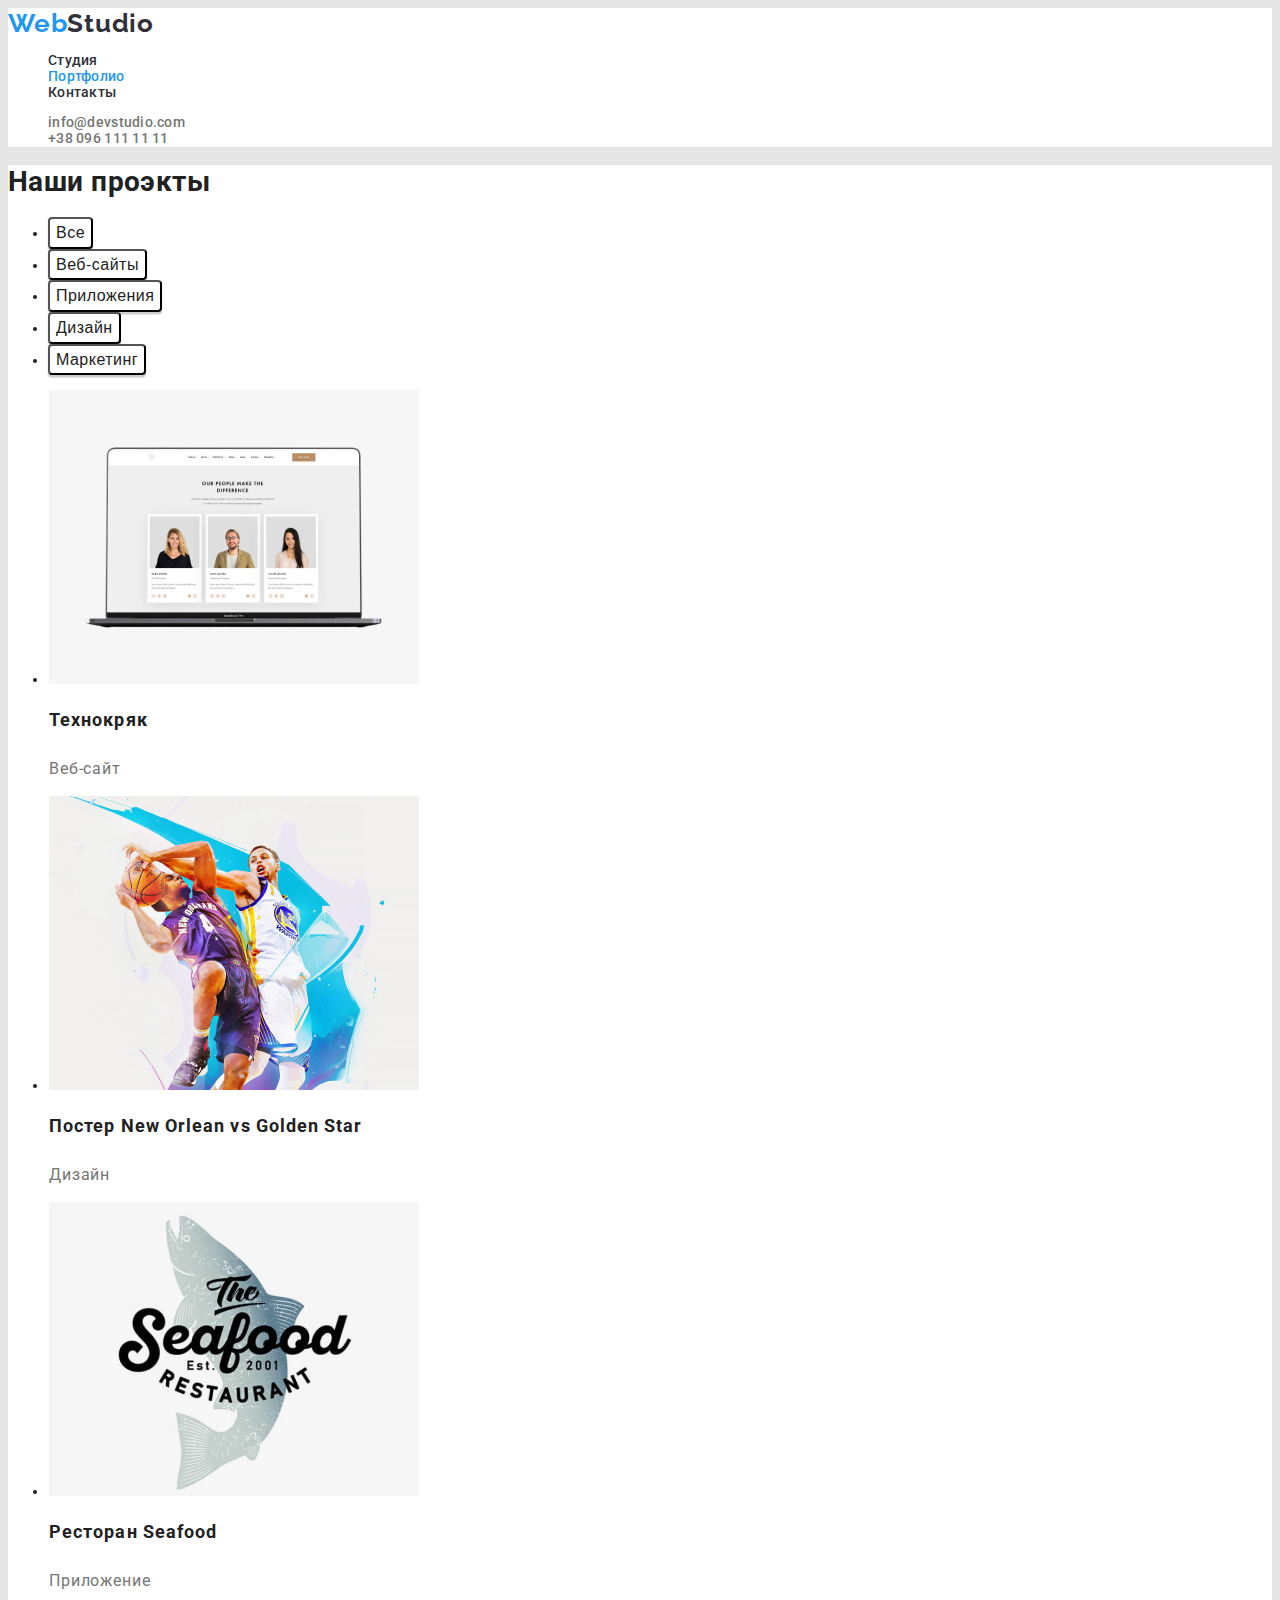
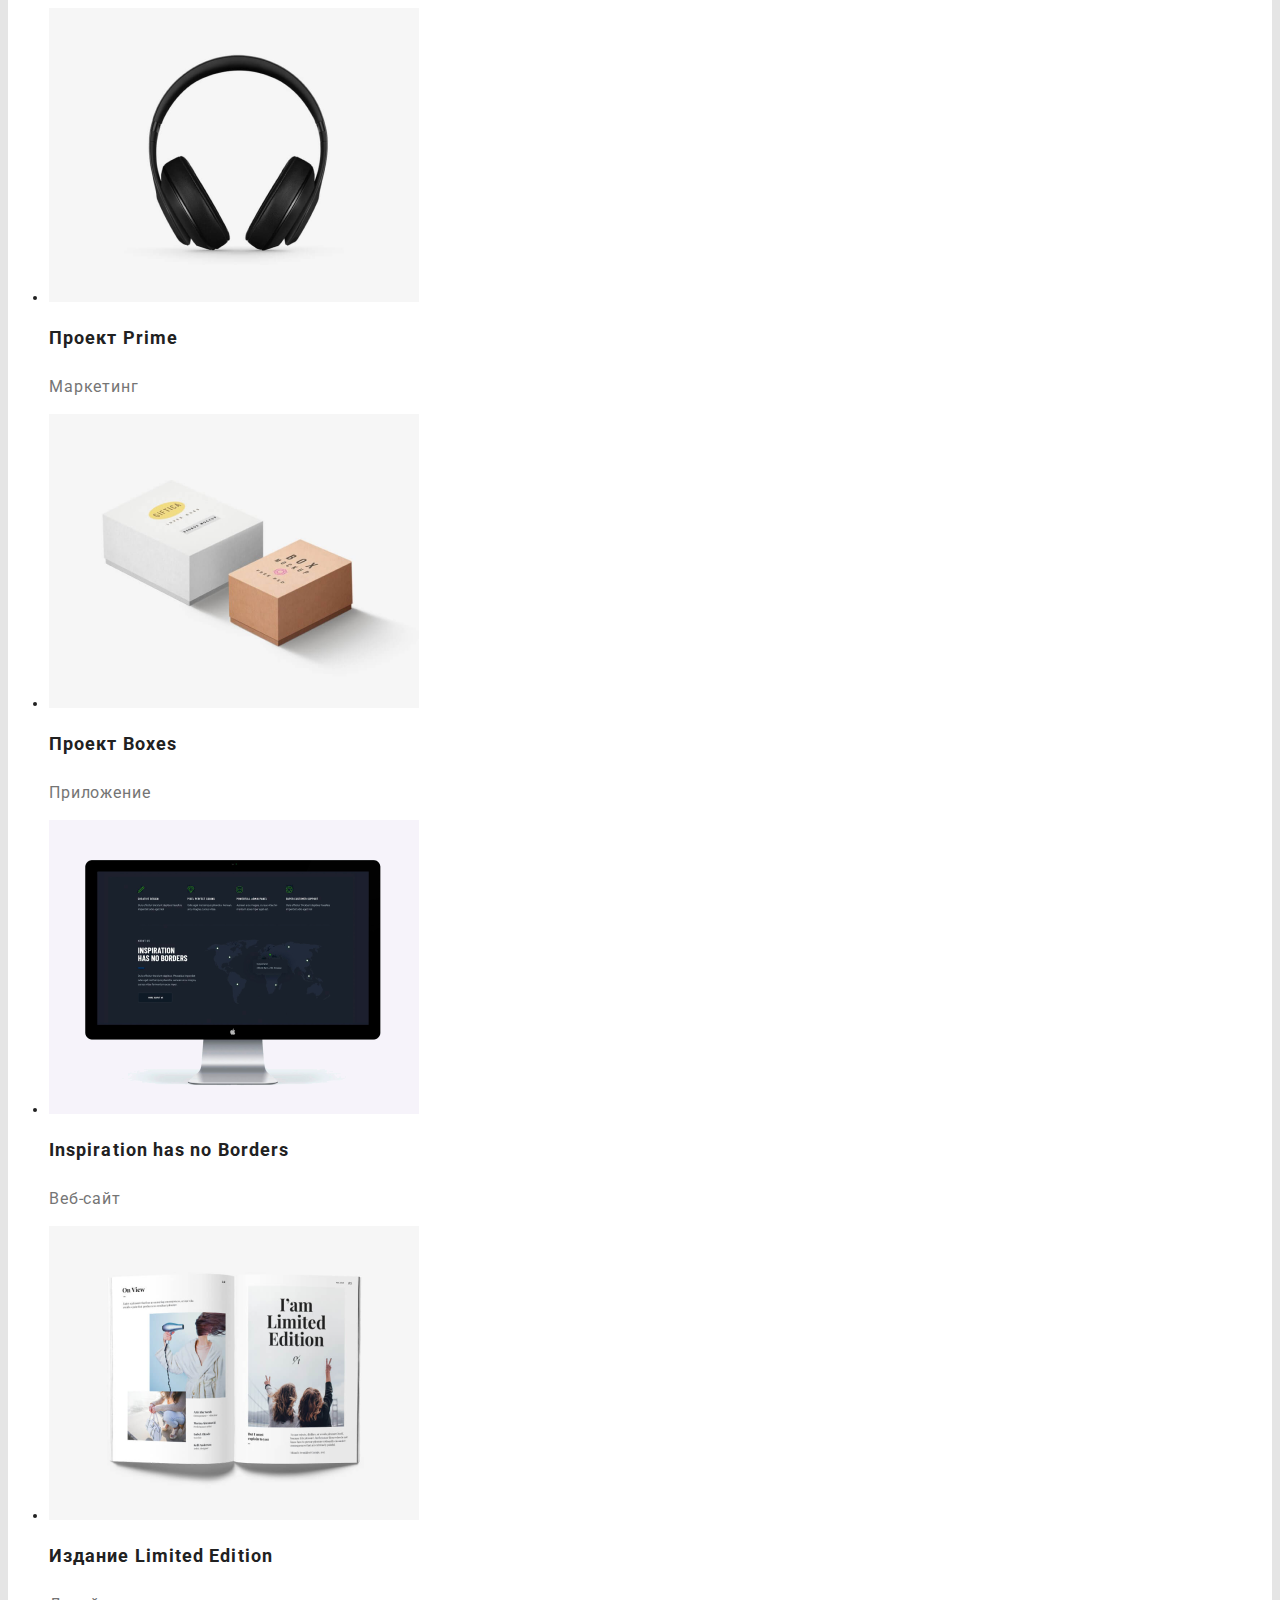
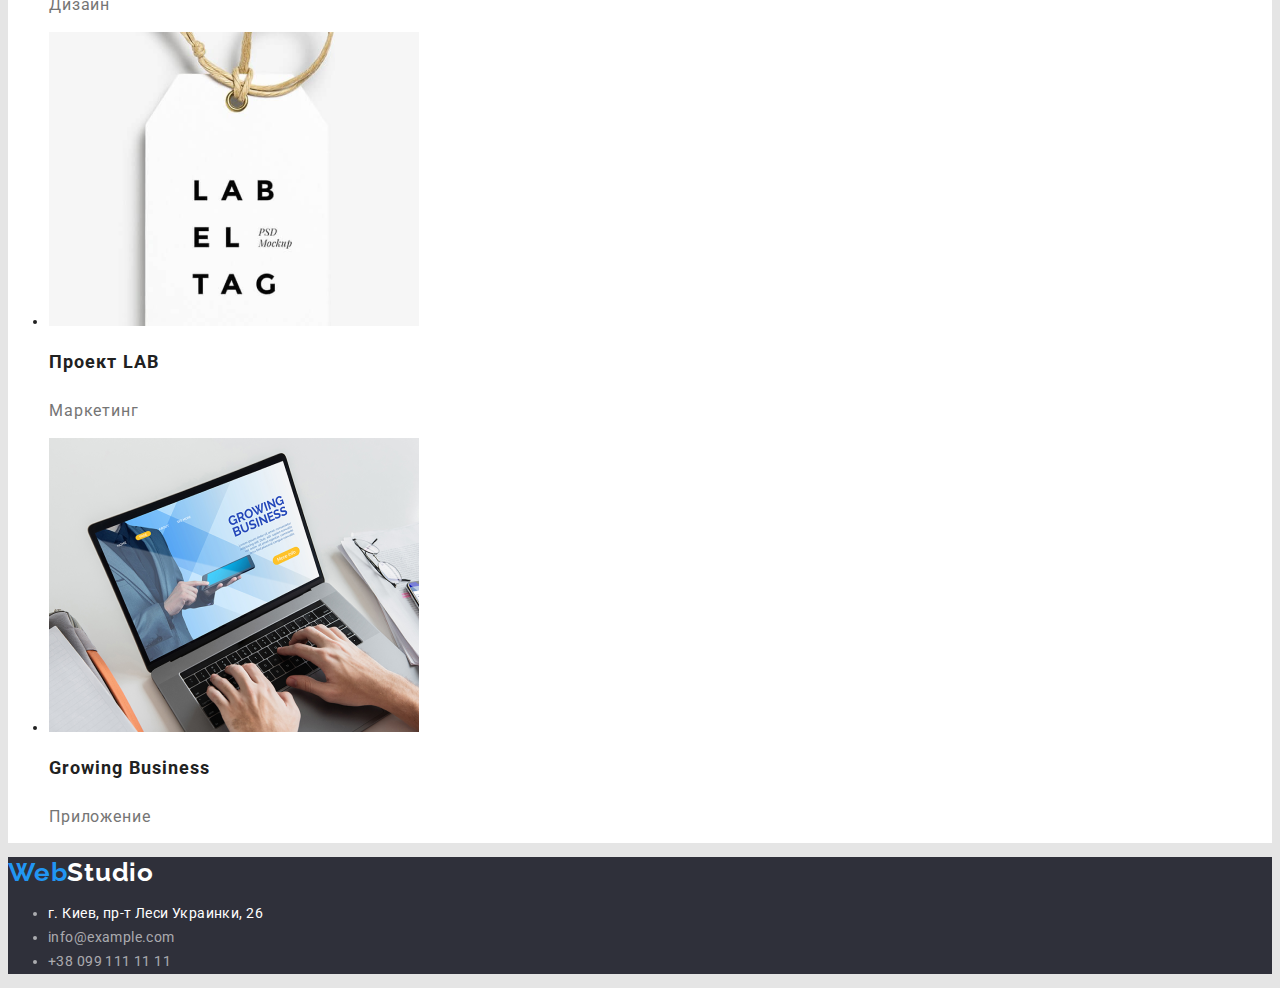
==== commit b1686b21: "Edit 4" ====
--- a/potrfolio.html
+++ b/potrfolio.html
@@ -19,10 +19,10 @@
     <header class="topline">
 
         <nav class="topline-nav">
-            <a class="logo" href="web studio"><span class="bluewords">Web</span>Studio</a>
+            <a class="logo" href="web studio"><span class="bluewords">Web</span><span class="blackwords">Studio</span></a>
             <ul class="menu-nav">
             <li class="item-nav"> <a class="page" href="./index.html">Студия</a></li>
-            <li class="item-nav"> <a class ="current" href="./potrfolio.html">Портфолио</a></li>
+            <li class="item-nav"> <a class ="current-page" href="./potrfolio.html">Портфолио</a></li>
                 <li class="item-nav"> <a class="page" href="#">Контакты</a></li>
             </ul>
         </nav>
--- a/css/styles.css
+++ b/css/styles.css
@@ -8,20 +8,20 @@
     --color-brown: #757575;
 }
 
+
+
 body {
    
-    
     font-family: 'Roboto', sans-serif;
-    font-weight: 400;
     font-size: 14px;
     letter-spacing: 0.03em;
     color: var(--color-text);
     background: var(--color-work);
-    text-decoration: none;
-}
-
-
-.current {
+    
+}
+
+
+.current-page {
     text-decoration: none;
     color: var(--color-blue);
 }
@@ -32,6 +32,7 @@
 }
 
 .contact {
+    
     text-decoration: none;
     color: var(--color-brown);
 }
@@ -40,9 +41,7 @@
 a:hover {
 
     text-decoration: none;
-    color: var(--color-blue);
-   
- 
+     
 } 
 
 .logo {
@@ -53,70 +52,63 @@
     font-size: 26px;
     line-height: 1.19;/*31px*/;
     /* identical to box height */
-    text-decoration: underline inherit;
+    text-decoration: none;
     letter-spacing: 0.03em;
 
     color: var(--color-dark);
    
 }
 
+.logo:hover {
+   text-decoration-line: underline;
+   text-decoration-color: var(--color-blue); 
+}
+
 .topline {
    
- 
   background: var(--color-white);
  
 }
 
-.topline-nav {
-
-    font-family: 'Roboto';
-    font-style: normal;
-    font-weight: 500;
-    font-size: 14px;
-    line-height: 1.19;
-    letter-spacing: 0.02em;
-    
-    color: #212121;
-    
-}
-
 
 .bluewords {
     color: var(--color-blue);
+    text-decoration-color: none;
+}
+
+.blackwords {
+    color: var(--color-dark)
+    text-decoration-color: none;
 }
 
 
 .whitewords {
     color: var(--color-white);
-}
-
-
-
-
-.menu-nav {
-
- text-decoration: solid;
-  list-style-type: none;
-}
+    text-decoration-color: none;
+}
+
 
 .menu-nav-project {
 
+    display: inline-flexbox;
+}
+
+
+
+.item-nav {
     
     list-style-type: none;
- 
-    display: inline-flexbox;
-}
-.menu-nav-last {
-
-   
-    list-style-type: none;
-}
-
-.item-nav {
-    
-    list-style-type: none;
-    color: var(--color-dark);
-    
+    font-weight: 500;
+    line-height: 1.14;
+    letter-spacing: 0.02em;
+}
+
+.contact:hover, .current-page:hover, .page:hover {
+
+    color: var(--color-blue);
+    text-decoration: underline;
+    text-decoration-line: underline;
+    text-decoration-color: var(--color-blue);
 }
 
 
@@ -130,7 +122,7 @@
     font-size: 44px;
     line-height: 1.36;
     /*60px;
-        /* or 136% */
+    /* or 136% */
 
     text-align: center;
     letter-spacing: 0.06em;
@@ -141,14 +133,11 @@
 
 .tittle-small {
     
-    
-   
-    
     font-family: 'Roboto';
     font-style: normal;
     font-weight: 700;
     font-size: 36px;
-    line-height: 42px;
+    line-height: 1.17;
     text-align: center;
     letter-spacing: 0.03em;
 }
@@ -161,12 +150,7 @@
 
 .button {
         
-    width: 200px;
-    height: 50px;
-    left: 700px;
-    top: 430px;
-    
-    background: var(--color-blue);
+   background: var(--color-blue);
     box-shadow: 0px 4px 4px rgba(0, 0, 0, 0.15);
     border-radius: 4px;
 
@@ -176,7 +160,6 @@
     line-height: 1.88;/*30px;
     /* identical to box height, or 188% */
     
-        
     align-items: center;
     text-align: center;
     letter-spacing: 0.06em;
@@ -186,16 +169,14 @@
 
 .button-portfolio {
 
-        
- 
     font-weight: 500;
     font-size: 16px;
-    line-height: 1.626;
+    line-height: 1.6;
     /* identical to box height, or 162% */
     
     text-align: center;
     letter-spacing: 0.03em;
-    color: #212121;
+    color: var(--color-text);
     /* shadow-middle */
 
     box-shadow: 0px 3px 1px rgba(0, 0, 0, 0.1), 0px 1px 2px rgba(0, 0, 0, 0), 0px 2px 2px rgba(0, 0, 0, 0.12);
@@ -206,6 +187,10 @@
     background: var(--color-white);
 }
 
+.button-portfolio:focus {
+    border-radius: 0px;
+}
+
 .button-portfolio:hover {
     background-color: var(--color-blue);
     color: var(--color-white);
@@ -218,12 +203,8 @@
     background: var(--color-work);
 }
 
-.item-worker-name {
-
-}
-
-.item-worker-type {
-
+.item-work {
+    list-style-type: none;
 }
 
 .main-our-team {
@@ -240,7 +221,6 @@
 
 .footer {
     
-    
     font-style: normal;
     line-height: 1.19;
     
@@ -249,8 +229,6 @@
 }
 .item-footer {
 
-   
-    
     line-height: 1.71;
     text-decoration: none;
     color: rgba(255, 255, 255, 0.6);
@@ -259,7 +237,6 @@
 
 
 .item-project {
-    
     
     letter-spacing: 0.06em;
     
@@ -295,12 +272,12 @@
 }
 
 .item-benefits {
-
-    line-height: 24px;
+    list-style-type: none;
     color: var(--color-brown);
 }
 
 .item-benefits-tittle {
+    font-size: 14px;
     font-style: normal;
     font-weight: 700;
     line-height: 1.92;
@@ -309,7 +286,7 @@
 }
 
 .item-worker {
-
+   list-style-type: none;
    box-shadow: 0px 1px 3px rgba(0, 0, 0, 0.12), 0px 1px 1px rgba(0, 0, 0, 0.14), 0px 2px 1px rgba(0, 0, 0, 0.2);
 }
 
@@ -350,4 +327,11 @@
 
     text-align: center;
     letter-spacing: 0.03em;
+    color: var(--color-brown); 
+}
+
+.filters-main {
+
+background: var(--color-white);
+
 }